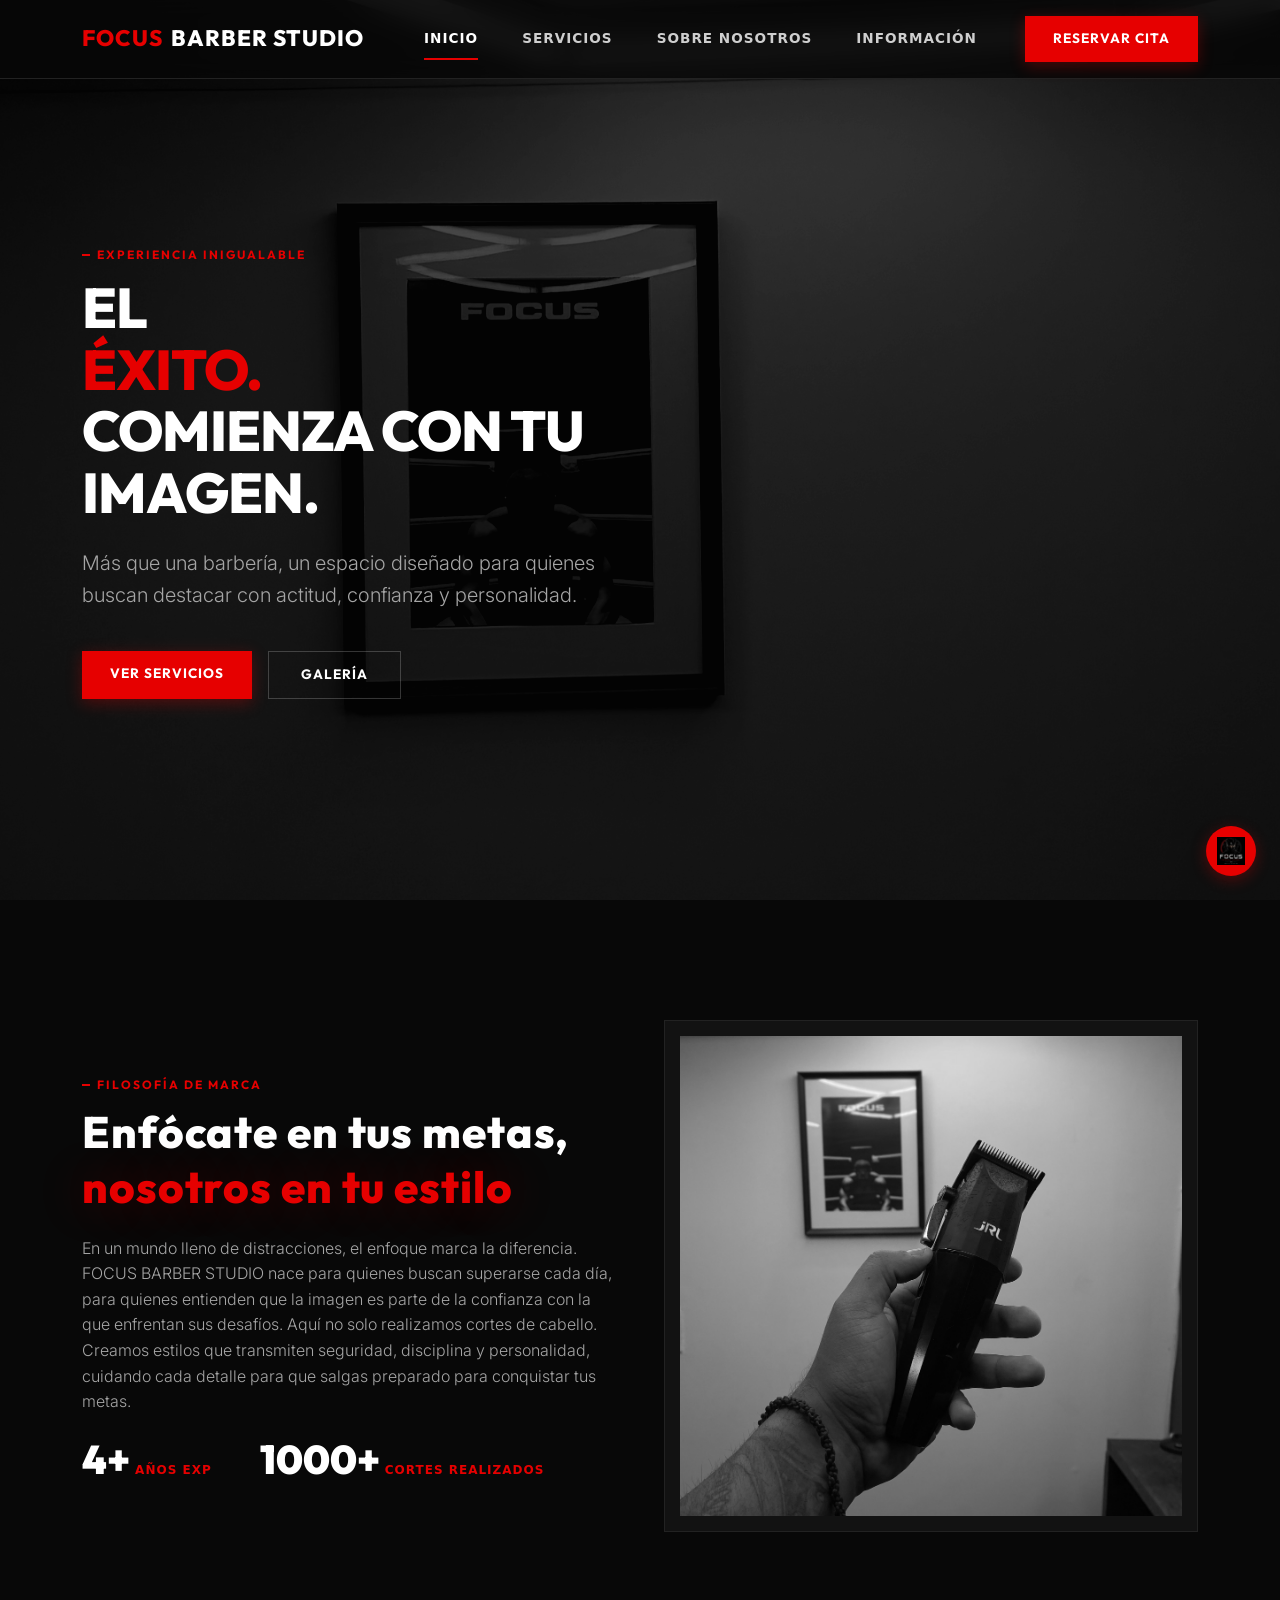
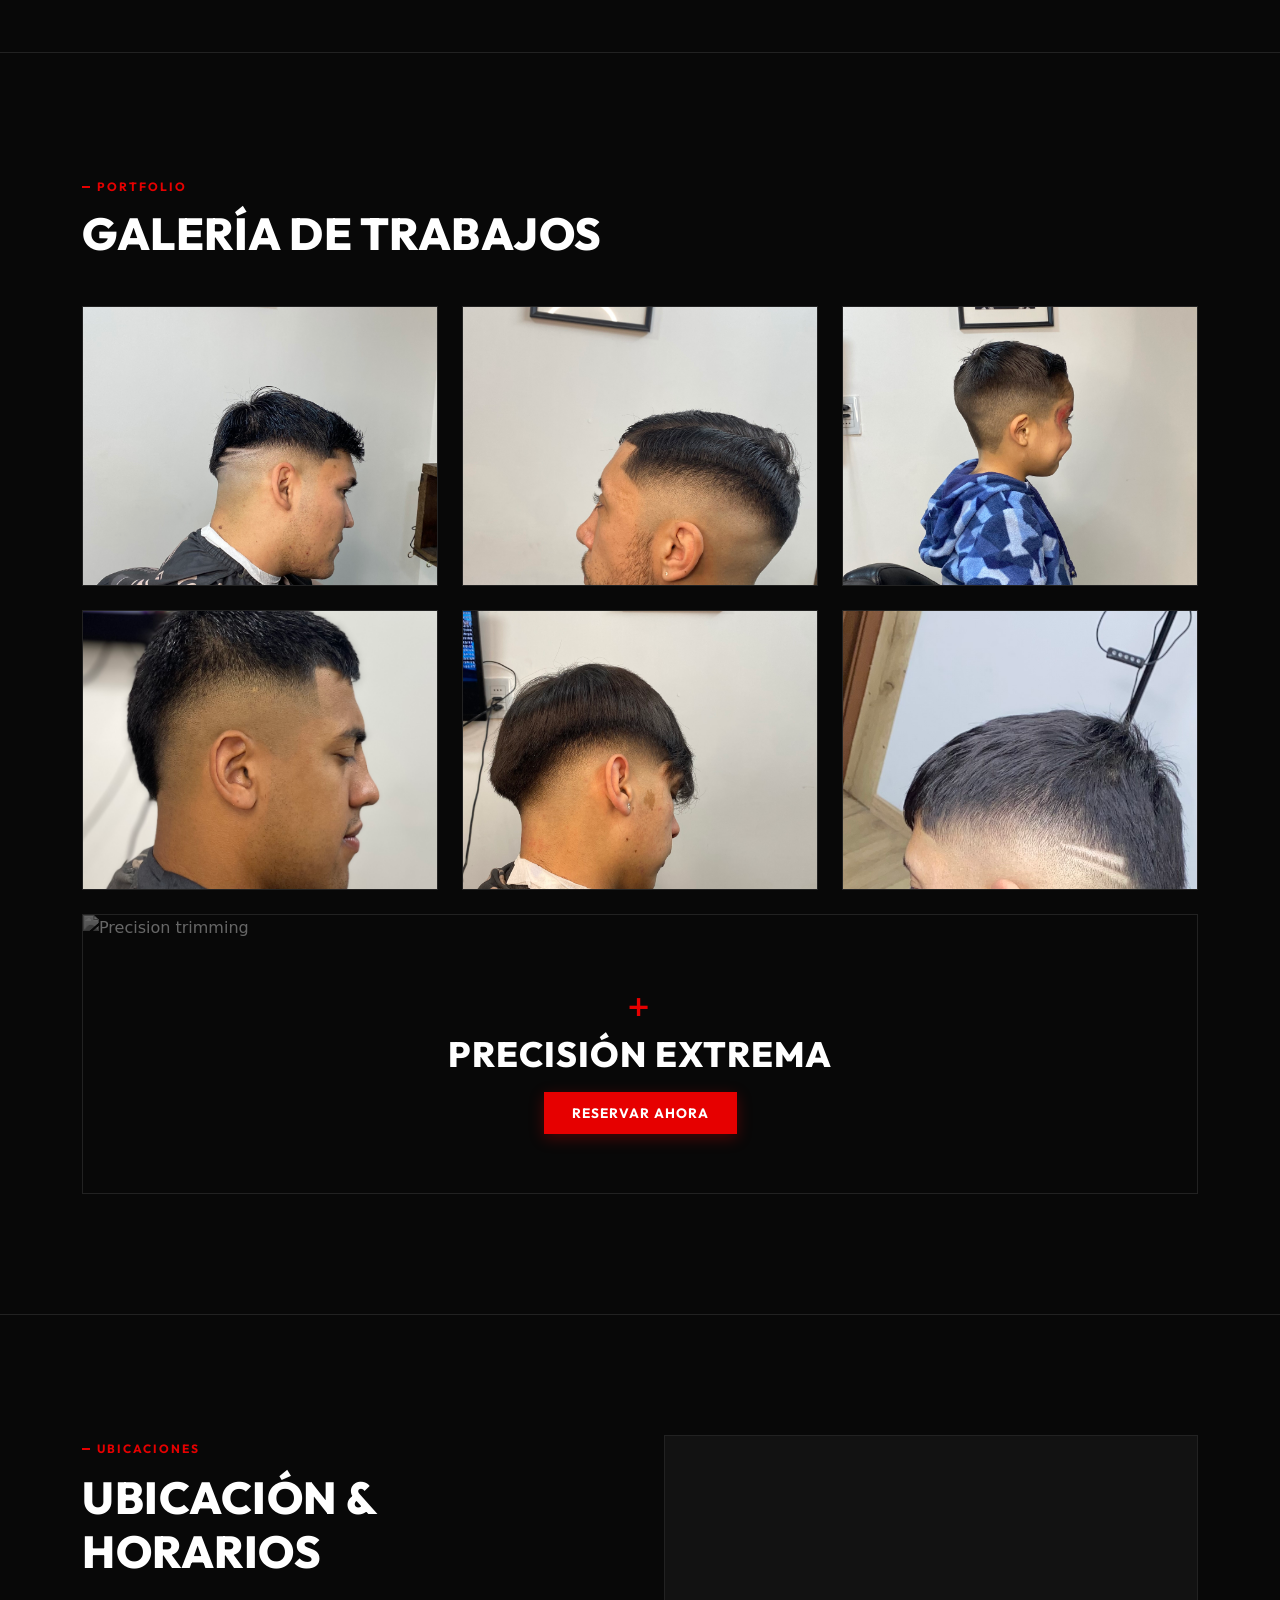
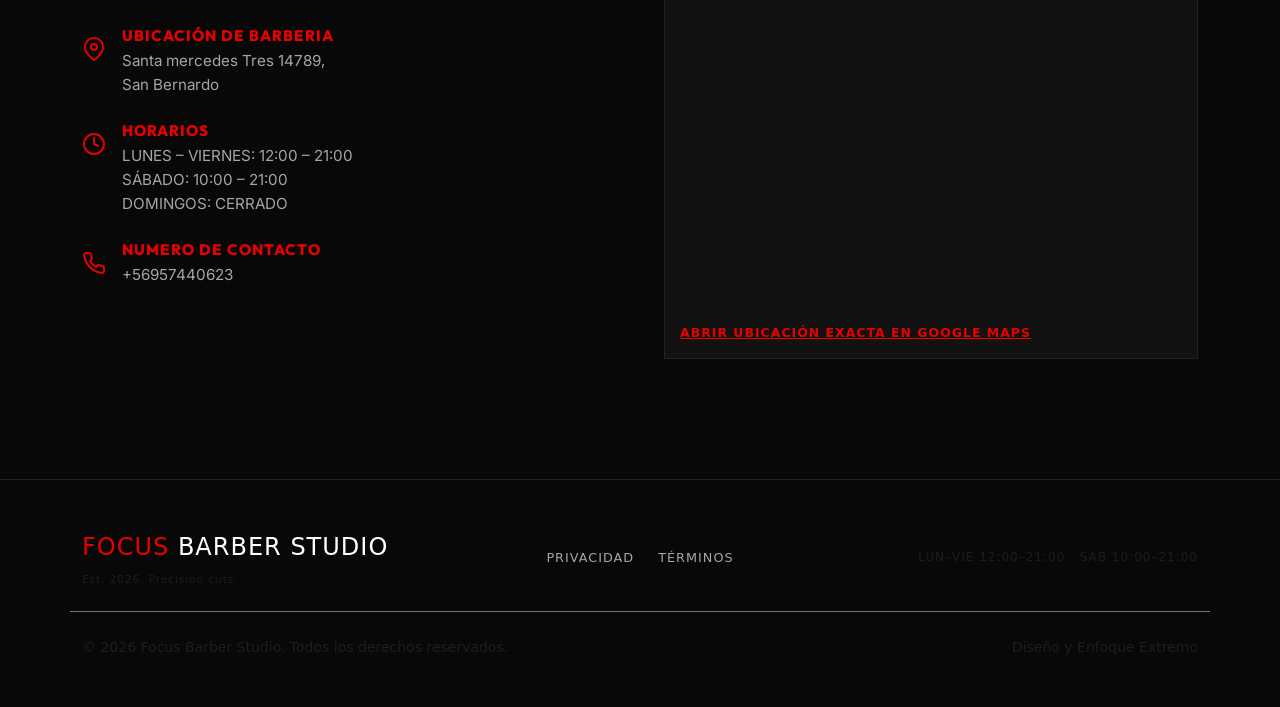
==== index.html @ 786f3cf7 "Replace floating calendar icon with FOCUS.png logo" ====
<!DOCTYPE html>
<html lang="es">

<head>
    <meta charset="UTF-8">
    <meta name="viewport" content="width=device-width, initial-scale=1.0">
    <title>Focus Barber Studio - Precisión y Enfoque</title>
    <!-- Bootstrap 5 CSS CDN -->
    <link href="https://cdn.jsdelivr.net/npm/bootstrap@5.3.3/dist/css/bootstrap.min.css" rel="stylesheet"
        integrity="sha384-QWTKZyjpPEjISv5WaRU9OFeRpok6YctnYmDr5pNlyT2bRjXh0JMhjY6hW+ALEwIH" crossorigin="anonymous">
    <!-- Link al CSS separado personalizado -->
    <link rel="stylesheet" href="css/inicio.css">
</head>

<body>

    <!-- HEADER / NAVBAR -->
    <header class="header">
        <nav class="navbar navbar-expand-lg navbar-dark bg-transparent py-3">
            <div class="container">
                <a class="navbar-brand logo d-flex align-items-center gap-2" href="#">
                    <span class="logo-accent">FOCUS</span><span>BARBER STUDIO</span>
                </a>

                <button class="navbar-toggler border-0" type="button" data-bs-toggle="collapse"
                    data-bs-target="#navbarNav" aria-controls="navbarNav" aria-expanded="false"
                    aria-label="Toggle navigation">
                    <div class="menu-toggle" id="mobile-menu">
                        <span></span>
                        <span></span>
                        <span></span>
                    </div>
                </button>

                <div class="collapse navbar-collapse" id="navbarNav">
                    <ul class="navbar-nav ms-auto nav-menu align-items-lg-center">
                        <li class="nav-item"><a href="#" class="nav-link active">Inicio</a></li>
                        <li class="nav-item"><a href="servicios.html" class="nav-link">Servicios</a></li>
                        <li class="nav-item"><a href="#nosotros" class="nav-link">Sobre Nosotros</a></li>
                        <li class="nav-item"><a href="#informacion" class="nav-link">Información</a></li>
                        <li class="nav-item ms-lg-3 mt-3 mt-lg-0">
                            <a href="servicios.html" class="btn-cta d-inline-block">Reservar Cita</a>
                        </li>
                    </ul>
                </div>
            </div>
        </nav>
    </header>

    <!-- HERO SECTION -->
    <section class="hero d-flex align-items-center" id="inicio">
        <div class="hero-bg-container">
            <!-- Imagen de fondo que el usuario colocará en img/hero-bg.jpg -->
            <img src="imagenes/fondo.jpeg" alt="Focus Barber Studio background" class="hero-image"
                onerror="this.style.display='none';">
        </div>

        <div class="container hero-content">
            <div class="row">
                <div class="col-lg-8 col-12 text-start">
                    <span class="badge">Experiencia Inigualable</span>
                    <h1 class="hero-title display-4">EL<br><span class="text-accent">ÉXITO.</span><br> COMIENZA CON TU
                        IMAGEN.</h1>
                    <p class="hero-desc lead">Más que una barbería, un espacio diseñado para quienes buscan destacar con
                        actitud, confianza y personalidad.</p>
                    <div class="hero-buttons d-flex flex-wrap gap-3">
                        <a href="servicios.html" class="btn-cta">Ver Servicios</a>
                        <a href="#galeria" class="btn-secondary">Galería</a>
                    </div>
                </div>
            </div>
        </div>
    </section>

    <!-- PHILOSOPHY SECTION -->
    <section class="section-padding philosophy" id="nosotros">
        <div class="container">
            <div class="row align-items-center g-5">
                <div class="col-lg-6 col-12">
                    <div class="philosophy-text">
                        <span class="badge">Filosofía de marca</span>
                        <h2 class="philosophy-title mb-4">
                            <span class="philosophy-title-line">Enfócate en tus metas,</span>
                            <span class="philosophy-title-line philosophy-title-accent">nosotros en tu estilo</span>
                        </h2>
                        <p class="mb-3 text-gray">En un mundo lleno de distracciones, el enfoque marca la diferencia.
                            FOCUS BARBER STUDIO nace para quienes buscan superarse cada día, para quienes entienden que
                            la imagen es parte de la confianza con la que enfrentan sus desafíos.
                            Aquí no solo realizamos cortes de cabello. Creamos estilos que transmiten seguridad,
                            disciplina y personalidad, cuidando cada detalle para que salgas preparado para conquistar
                            tus metas.</p>


                        <div class="philosophy-stats d-flex gap-5 mt-4">
                            <div class="stat-item">
                                <span class="stat-number">4+</span>
                                <span class="stat-label">Años Exp</span>
                            </div>
                            <div class="stat-item">
                                <span class="stat-number">1000+</span>
                                <span class="stat-label">cortes realizados</span>
                            </div>
                        </div>
                    </div>
                </div>

                <div class="col-lg-6 col-12">
                    <div class="philosophy-image-wrapper">
                        <!-- Imagen que el usuario colocará en img/philosophy.jpg -->
                        <img src="imagenes/mano.jpeg" alt="Barber tools and precision work" class="philosophy-img w-100"
                            onerror="this.onerror=null; this.src='https://images.unsplash.com/photo-1503951914875-452162b0f3f1?auto=format&fit=crop&q=80&w=800';">
                    </div>
                </div>
            </div>
        </div>
    </section>

    <!-- GALLERY SECTION -->
    <section class="section-padding gallery" id="galeria">
        <div class="container">
            <div class="gallery-header d-flex justify-content-between align-items-end mb-5 flex-wrap gap-3">
                <div>
                    <span class="badge">Portfolio</span>
                    <h2 class="gallery-title m-0">Galería de trabajos</h2>
                </div>
            </div>

            <!-- Grid Layout con las 6 imágenes de cortes -->
            <div class="row row-cols-1 row-cols-md-2 row-cols-lg-3 g-4 mb-4">
                <div class="col">
                    <div class="gallery-item small-bootstrap-height">
                        <img src="imagenes/Corte1.jpeg" alt="Corte 1" class="w-100 h-100 object-fit-cover">
                    </div>
                </div>
                <div class="col">
                    <div class="gallery-item small-bootstrap-height">
                        <img src="imagenes/corte2.jpeg" alt="Corte 2" class="w-100 h-100 object-fit-cover">
                    </div>
                </div>
                <div class="col">
                    <div class="gallery-item small-bootstrap-height">
                        <img src="imagenes/Corte3.jpeg" alt="Corte 3" class="w-100 h-100 object-fit-cover">
                    </div>
                </div>
                <div class="col">
                    <div class="gallery-item small-bootstrap-height">
                        <img src="imagenes/Corte 4.jpeg" alt="Corte 4" class="w-100 h-100 object-fit-cover">
                    </div>
                </div>
                <div class="col">
                    <div class="gallery-item small-bootstrap-height">
                        <img src="imagenes/Corte 5.jpeg" alt="Corte 5" class="w-100 h-100 object-fit-cover">
                    </div>
                </div>
                <div class="col">
                    <div class="gallery-item small-bootstrap-height">
                        <img src="imagenes/Corte6.jpeg" alt="Corte 6" class="w-100 h-100 object-fit-cover"
                            style="object-position: center top;">
                    </div>
                </div>
            </div>

            <!-- Banner de precisión extrema -->
            <div class="row">
                <div class="col-12">
                    <div class="gallery-banner">
                        <!-- Imagen que el usuario colocará en img/gallery-banner.jpg -->
                        <img src="img/gallery-banner.jpg" alt="Precision trimming" class="w-100 h-100 object-fit-cover"
                            onerror="this.onerror=null; this.src='https://images.unsplash.com/photo-1503951914875-452162b0f3f1?auto=format&fit=crop&q=80&w=1200';">
                        <div class="gallery-banner-content text-center py-5 px-3">
                            <div class="gallery-banner-tag text-accent">+</div>
                            <h3 class="mb-4">PRECISIÓN EXTREMA</h3>
                            <a href="servicios.html" class="btn-cta">Reservar Ahora</a>
                        </div>
                    </div>
                </div>
            </div>
        </div>
    </section>

    <!-- CONTACT & LOCATION SECTION -->
    <section class="section-padding contact" id="informacion">
        <div class="container">
            <div class="row g-5">
                <!-- Columna de información y horarios -->
                <div class="col-lg-6 col-12">
                    <span class="badge">Ubicaciones</span>
                    <h2 class="contact-title mb-5">Ubicación & Horarios</h2>

                    <div class="contact-info-list mb-5">
                        <div class="info-item d-flex gap-3 mb-4">
                            <div class="info-icon text-accent">
                                <!-- Pin Icon -->
                                <svg width="24" height="24" viewBox="0 0 24 24" fill="none" stroke="currentColor"
                                    stroke-width="2" stroke-linecap="round" stroke-linejoin="round">
                                    <path d="M21 10c0 7-9 13-9 13s-9-6-9-13a9 9 0 0 1 18 0z"></path>
                                    <circle cx="12" cy="10" r="3"></circle>
                                </svg>
                            </div>
                            <div class="info-details">
                                <h4 class="m-0 mb-1">Ubicación de Barberia </h4>
                                <p class="m-0 text-gray">Santa mercedes Tres 14789,<br>San Bernardo</p>
                            </div>
                        </div>

                        <div class="info-item d-flex gap-3 mb-4">
                            <div class="info-icon text-accent">
                                <!-- Clock Icon -->
                                <svg width="24" height="24" viewBox="0 0 24 24" fill="none" stroke="currentColor"
                                    stroke-width="2" stroke-linecap="round" stroke-linejoin="round">
                                    <circle cx="12" cy="12" r="10"></circle>
                                    <polyline points="12 6 12 12 16 14"></polyline>
                                </svg>
                            </div>
                            <div class="info-details">
                                <h4 class="m-0 mb-1">HORARIOS</h4>
                                <p class="m-0 text-gray">LUNES – VIERNES: 12:00 – 21:00<br>SÁBADO: 10:00 –
                                    21:00<br>DOMINGOS: CERRADO</p>
                            </div>
                        </div>

                        <div class="info-item d-flex gap-3 mb-4">
                            <div class="info-icon text-accent">
                                <!-- Phone Icon -->
                                <svg width="24" height="24" viewBox="0 0 24 24" fill="none" stroke="currentColor"
                                    stroke-width="2" stroke-linecap="round" stroke-linejoin="round">
                                    <path
                                        d="M22 16.92v3a2 2 0 0 1-2.18 2 19.79 19.79 0 0 1-8.63-3.07 19.5 19.5 0 0 1-6-6 19.79 19.79 0 0 1-3.07-8.67A2 2 0 0 1 4.11 2h3a2 2 0 0 1 2 1.72 12.84 12.84 0 0 0 .7 2.81 2 2 0 0 1-.45 2.11L8.09 9.91a16 16 0 0 0 6 6l1.27-1.27a2 2 0 0 1 2.11-.45 12.84 12.84 0 0 0 2.81.7A2 2 0 0 1 22 16.92z">
                                    </path>
                                </svg>
                            </div>
                            <div class="info-details">
                                <h4 class="m-0 mb-1">Numero de Contacto</h4>
                                <p class="m-0 text-gray">+56957440623<br></p>
                            </div>
                        </div>
                    </div>


                </div>

                <!-- Columna del mapa -->
                <div class="col-lg-6 col-12">
                    <div class="map-wrapper h-100">
                        <iframe class="map-embed"
                            title="Ubicación Focus Barber Studio — Santa Mercedes Tres 14789, San Bernardo"
                            src="https://maps.google.com/maps?q=Santa+Mercedes+Tres+14789,+San+Bernardo,+Chile&hl=es&z=17&ie=UTF8&iwloc=&output=embed"
                            loading="lazy" referrerpolicy="no-referrer-when-downgrade" allowfullscreen></iframe>
                        <a class="map-open-link"
                            href="https://www.google.com/maps/search/?api=1&query=Santa+Mercedes+Tres+14789,+San+Bernardo,+Chile"
                            target="_blank" rel="noopener noreferrer">
                            Abrir ubicación exacta en Google Maps
                        </a>
                    </div>
                </div>
            </div>
        </div>
    </section>

    <!-- FOOTER -->
    <footer class="footer py-5">
        <div class="container">
            <div class="row align-items-center g-4 pb-4 border-bottom border-secondary">
                <div class="col-md-4 text-center text-md-start">
                    <div class="footer-logo fs-4">
                        <span class="text-accent">FOCUS</span> BARBER STUDIO
                        <span class="footer-logo-sub text-muted">Est. 2026. Precision cuts.</span>
                    </div>
                </div>
                <div class="col-md-4 text-center">
                    <div class="footer-links d-flex justify-content-center gap-4">
                        <a href="#" class="footer-link">Privacidad</a>
                        <a href="#" class="footer-link">Términos</a>
                    </div>
                </div>
                <div class="col-md-4 text-center text-md-end">
                    <div class="footer-info text-muted">
                        LUN–VIE 12:00–21:00 · SÁB 10:00–21:00
                    </div>
                </div>
            </div>
            <div class="row pt-4 text-muted small align-items-center">
                <div class="col-md-6 text-center text-md-start mb-2 mb-md-0">
                    &copy; 2026 Focus Barber Studio. Todos los derechos reservados.
                </div>
                <div class="col-md-6 text-center text-md-end">
                    Diseño y Enfoque Extremo
                </div>
            </div>
        </div>
    </footer>

    <!-- FLOATING CALENDAR BUTTON -->
    <div class="fab-calendar" id="fab-calendar"
        onclick="document.getElementById('informacion').scrollIntoView({behavior: 'smooth'})">
        <img src="imagenes/FOCUS.png" alt="Focus">
    </div>

    <!-- Gallery Image Modal -->
    <div class="modal fade" id="galleryModal" tabindex="-1" aria-labelledby="galleryModalLabel" aria-hidden="true">
        <div class="modal-dialog modal-dialog-centered modal-xl modal-fullscreen-sm-down">
            <div class="modal-content bg-transparent border-0">
                <div class="modal-header border-0">
                    <button type="button" class="btn-close btn-close-white ms-auto" data-bs-dismiss="modal"
                        aria-label="Cerrar"></button>
                </div>
                <div class="modal-body p-0 d-flex justify-content-center">
                    <img id="galleryModalImage" src="" alt="Imagen de galería ampliada"
                        class="img-fluid rounded-3 shadow-lg">
                </div>
            </div>
        </div>
    </div>

    <!-- Bootstrap 5 JavaScript Bundle with Popper -->
    <script src="https://cdn.jsdelivr.net/npm/bootstrap@5.3.3/dist/js/bootstrap.bundle.min.js"
        integrity="sha384-YvpcrYf0tY3lHB60NNkmXc5s9fDVZLESaAA55NDzOxhy9GkcIdslK1eN7N6jIeHz"
        crossorigin="anonymous"></script>

    <!-- Link a Javascript externo de Inicio -->
    <script src="js/inicio.js"></script>
</body>

</html>
---- css/inicio.css ----
/* Google Fonts Import */
@import url('https://fonts.googleapis.com/css2?family=Inter:wght@300;400;500;600&family=Outfit:wght@400;600;700;800;900&display=swap');

/* CSS Custom Properties / Design Tokens */
:root {
  --bg-dark: #080808;
  --bg-card: #121212;
  --bg-input: #181818;
  --primary-red: #e60000;
  --primary-red-hover: #ff2a2a;
  --primary-red-glow: rgba(230, 0, 0, 0.3);
  --text-white: #ffffff;
  --text-gray: #a5a5a5;
  --text-muted: #666666;
  --border-color: #222222;
  --border-focus: #444444;
  --font-title: 'Outfit', sans-serif;
  --font-body: 'Inter', sans-serif;
  --transition-smooth: all 0.3s cubic-bezier(0.25, 0.8, 0.25, 1);
}

/* Base & Reset Styles */
html {
  scroll-behavior: smooth;
  background-color: var(--bg-dark);
  color: var(--text-white);
  font-family: var(--font-body);
  overflow-x: hidden;
}

body {
  background-color: var(--bg-dark);
  color: var(--text-white);
  line-height: 1.6;
  -webkit-font-smoothing: antialiased;
}

/* Custom Scrollbar */
::-webkit-scrollbar {
  width: 8px;
}
::-webkit-scrollbar-track {
  background: var(--bg-dark);
}
::-webkit-scrollbar-thumb {
  background: var(--border-color);
  border-radius: 4px;
}
::-webkit-scrollbar-thumb:hover {
  background: var(--primary-red);
}

/* Bootstrap Typography Overrides */
h1, h2, h3, h4, h5, h6, .navbar-brand {
  font-family: var(--font-title) !important;
  font-weight: 800 !important;
  text-transform: uppercase;
  letter-spacing: 0.5px;
  color: var(--text-white);
}

p {
  font-family: var(--font-body);
  font-weight: 300;
}

.text-accent {
  color: var(--primary-red) !important;
}

.text-gray {
  color: var(--text-gray) !important;
}

/* General custom elements */
.badge {
  font-family: var(--font-title);
  font-size: 0.75rem !important;
  font-weight: 700 !important;
  text-transform: uppercase;
  color: var(--primary-red) !important;
  letter-spacing: 2px;
  background-color: transparent !important;
  border-radius: 0;
  display: inline-block;
  margin-bottom: 1rem;
  position: relative;
  padding-left: 15px !important;
  padding-right: 0 !important;
  padding-top: 0 !important;
  padding-bottom: 0 !important;
}

.badge::before {
  content: '';
  position: absolute;
  left: 0;
  top: 50%;
  transform: translateY(-50%);
  width: 8px;
  height: 2px;
  background-color: var(--primary-red);
}

/* Header & Navbar Custom styling with Bootstrap */
.header {
  position: fixed;
  top: 0;
  left: 0;
  width: 100%;
  z-index: 1000;
  background-color: rgba(8, 8, 8, 0.85);
  backdrop-filter: blur(12px);
  -webkit-backdrop-filter: blur(12px);
  border-bottom: 1px solid var(--border-color);
  transition: var(--transition-smooth);
}

.logo {
  font-size: 1.4rem !important;
  letter-spacing: 1px;
  display: flex !important;
  align-items: center;
  gap: 8px;
}

.logo-accent {
  color: var(--primary-red);
}

.nav-menu {
  display: flex;
  align-items: center;
  list-style: none;
  gap: 20px !important;
  margin: 0;
  padding: 0;
}

.nav-link {
  font-size: 0.85rem !important;
  font-weight: 600 !important;
  text-transform: uppercase;
  letter-spacing: 1px;
  color: var(--text-white) !important;
  opacity: 0.8;
  position: relative;
  padding: 8px 12px !important;
}

.nav-link:hover, .nav-link.active {
  opacity: 1 !important;
}

/* Add custom underline indicator for active/hover state on desktop navigation */
@media (min-width: 992px) {
  .nav-link::after {
    content: '';
    position: absolute;
    bottom: -2px;
    left: 12px;
    width: 0;
    height: 2px;
    background-color: var(--primary-red);
    transition: var(--transition-smooth);
  }
  .nav-link:hover::after, .nav-link.active::after {
    width: calc(100% - 24px);
  }
}

/* Hamburger toggle animation override */
.menu-toggle {
  display: flex;
  flex-direction: column;
  justify-content: space-between;
  width: 24px;
  height: 18px;
  cursor: pointer;
}

.menu-toggle span {
  display: block;
  height: 2px;
  width: 100%;
  background-color: var(--text-white);
  transition: var(--transition-smooth);
}

.menu-toggle.active span:nth-child(1) {
  transform: translateY(8px) rotate(45deg);
}

.menu-toggle.active span:nth-child(2) {
  opacity: 0;
}

.menu-toggle.active span:nth-child(3) {
  transform: translateY(-8px) rotate(-45deg);
}

/* Buttons */
.btn-cta {
  background-color: var(--primary-red) !important;
  color: var(--text-white) !important;
  padding: 12px 28px !important;
  font-family: var(--font-title);
  font-size: 0.85rem;
  font-weight: 700;
  text-transform: uppercase;
  letter-spacing: 1px;
  border-radius: 0px !important; /* Sharp premium edges */
  border: none;
  cursor: pointer;
  transition: var(--transition-smooth);
  box-shadow: 0 4px 15px var(--primary-red-glow);
  text-decoration: none;
}

.btn-cta:hover {
  background-color: var(--primary-red-hover) !important;
  box-shadow: 0 6px 20px rgba(255, 42, 42, 0.5);
  transform: translateY(-2px);
}

.btn-secondary {
  border: 1px solid rgba(255, 255, 255, 0.2) !important;
  background: transparent !important;
  color: var(--text-white) !important;
  padding: 12px 32px !important;
  font-family: var(--font-title);
  font-size: 0.85rem;
  font-weight: 700;
  text-transform: uppercase;
  letter-spacing: 1px;
  border-radius: 0px !important;
  cursor: pointer;
  transition: var(--transition-smooth);
  text-decoration: none;
}

.btn-secondary:hover {
  background-color: rgba(255, 255, 255, 0.05) !important;
  border-color: var(--text-white) !important;
  transform: translateY(-2px);
}

/* Hero Section */
.hero {
  position: relative;
  min-height: 100vh;
  padding-top: 120px;
  padding-bottom: 80px;
  overflow: hidden;
  background-color: var(--bg-dark);
}

.hero-bg-container {
  position: absolute;
  top: 0;
  left: 0;
  width: 100%;
  height: 100%;
  z-index: 1;
}

.hero-image {
  position: absolute;
  top: 0;
  left: 0;
  width: 100%;
  height: 100%;
  object-fit: cover;
  object-position: center; /* Center the background image */
  z-index: 1;
  opacity: 0.55;
  filter: grayscale(100%) contrast(1.2) brightness(0.65);
}

.hero-overlay {
  position: absolute;
  top: 0;
  left: 0;
  width: 100%;
  height: 100%;
  background: linear-gradient(90deg, rgba(8, 8, 8, 0.95) 0%, rgba(8, 8, 8, 0.8) 35%, rgba(8, 8, 8, 0.1) 70%, rgba(8, 8, 8, 0.95) 100%),
              linear-gradient(0deg, rgba(8, 8, 8, 0.95) 0%, rgba(8, 8, 8, 0) 50%, rgba(8, 8, 8, 0.8) 100%);
  z-index: 2;
  pointer-events: none;
}

.hero-watermark {
  position: absolute;
  bottom: 5%;
  left: 5%;
  font-family: var(--font-title);
  font-size: 15vw;
  font-weight: 900;
  color: rgba(255, 255, 255, 0.02);
  line-height: 0.8;
  pointer-events: none;
  z-index: 2;
  text-transform: uppercase;
  white-space: nowrap;
}

.hero-content {
  position: relative;
  z-index: 3;
}

.hero-title {
  line-height: 1.1;
  margin-bottom: 1.5rem;
  letter-spacing: -1px;
}

.hero-desc {
  color: var(--text-gray);
  margin-bottom: 2.5rem;
  max-width: 580px;
}

/* Philosophy Section */
.section-padding {
  padding: 120px 0;
}

.philosophy {
  background-color: var(--bg-dark);
  border-bottom: 1px solid var(--border-color);
}

.philosophy-title {
  font-family: var(--font-title);
  font-size: clamp(1.85rem, 4.2vw, 2.75rem);
  font-weight: 900;
  line-height: 1.12;
  letter-spacing: 0.02em;
  text-transform: none;
}

.philosophy-title-line {
  display: block;
}

.philosophy-title-accent {
  color: var(--primary-red);
  margin-top: 0.15em;
  text-shadow: 0 0 48px var(--primary-red-glow);
}

.stat-number {
  font-family: var(--font-title);
  font-size: 2.5rem;
  font-weight: 900;
  color: var(--text-white);
  line-height: 1;
}

.stat-label {
  font-size: 0.75rem;
  text-transform: uppercase;
  color: var(--primary-red);
  letter-spacing: 1px;
  font-weight: 600;
  margin-top: 4px;
}

.philosophy-image-wrapper {
  position: relative;
  border: 1px solid var(--border-color);
  padding: 15px;
  background-color: var(--bg-card);
}

.philosophy-image-wrapper::after {
  content: '';
  position: absolute;
  inset: 0;
  border: 1px solid var(--primary-red);
  opacity: 0;
  transform: scale(0.98);
  transition: var(--transition-smooth);
  pointer-events: none;
}

.philosophy-image-wrapper:hover::after {
  opacity: 0.3;
  transform: scale(1);
}

.philosophy-img {
  height: 480px;
  object-fit: cover;
  filter: grayscale(100%);
  transition: var(--transition-smooth);
}

.philosophy-image-wrapper:hover .philosophy-img {
  filter: grayscale(0%);
}

/* Gallery Section */
.gallery {
  background-color: var(--bg-dark);
  border-bottom: 1px solid var(--border-color);
}

.gallery-title {
  font-size: 2.8rem;
  line-height: 1.1;
}

.gallery-link {
  font-size: 0.8rem;
  font-weight: 700;
  text-transform: uppercase;
  letter-spacing: 1px;
  color: var(--text-white);
  display: inline-flex;
  align-items: center;
  gap: 8px;
  padding-bottom: 4px;
  border-bottom: 1px dashed var(--primary-red);
}

.gallery-link:hover {
  color: var(--primary-red);
  border-bottom-color: transparent;
}

/* Responsive Gallery Items Heights */
.large-bootstrap-height {
  height: 580px;
}

.small-bootstrap-height {
  height: 280px;
}

.gallery-item {
  position: relative;
  overflow: hidden;
  border: 1px solid var(--border-color);
  transition: var(--transition-smooth);
}

.gallery-item img {
  transition: var(--transition-smooth);
  filter: none;
  cursor: zoom-in;
}

.gallery-item::after {
  content: '';
  position: absolute;
  inset: 0;
  background: none;
  opacity: 0;
  transition: var(--transition-smooth);
  pointer-events: none;
}

.gallery-item:hover {
  border-color: var(--primary-red);
  box-shadow: 0 8px 24px rgba(230, 0, 0, 0.2);
}

.gallery-item:hover img {
  transform: scale(1.05);
}

.gallery-item:hover::after {
  opacity: 0;
}

#galleryModal .modal-content {
  background: rgba(0, 0, 0, 0.92);
  border: none;
}

#galleryModal .modal-body {
  max-height: 90vh;
}

#galleryModalImage {
  max-height: 90vh;
  width: auto;
  max-width: 100%;
  object-fit: contain;
}

#galleryModal .btn-close-white {
  filter: invert(1);
}

/* Extreme Precision Banner */
.gallery-banner {
  position: relative;
  height: 280px;
  overflow: hidden;
  border: 1px solid var(--border-color);
  display: flex;
  align-items: center;
  justify-content: center;
}

.gallery-banner img {
  position: absolute;
  inset: 0;
  filter: grayscale(100%) brightness(0.4);
  transition: var(--transition-smooth);
}

.gallery-banner-content {
  position: relative;
  z-index: 2;
}

.gallery-banner-tag {
  font-size: 1.8rem;
  font-weight: 900;
  margin-bottom: 4px;
  letter-spacing: 3px;
}

.gallery-banner h3 {
  font-size: 2.2rem;
  font-weight: 900;
  letter-spacing: 1px;
}

.gallery-banner:hover img {
  transform: scale(1.02);
  filter: grayscale(40%) brightness(0.4);
}

/* Contact & Location Section */
.contact {
  background-color: var(--bg-dark);
}

.contact-title {
  font-size: 2.8rem;
}

.info-icon {
  font-size: 1.5rem;
  margin-top: 2px;
}

.info-details h4 {
  font-size: 0.95rem;
  font-weight: 700;
  letter-spacing: 1px;
  color: var(--primary-red);
}

.info-details p {
  font-size: 0.95rem;
  font-weight: 400;
}

/* Contact Form */
.form-control {
  background-color: var(--bg-input) !important;
  border: 1px solid var(--border-color) !important;
  color: var(--text-white) !important;
  padding: 16px 20px !important;
  font-size: 0.85rem !important;
  font-weight: 500 !important;
  letter-spacing: 0.5px !important;
  border-radius: 0px !important;
  transition: var(--transition-smooth) !important;
}

.form-control::placeholder {
  color: var(--text-muted) !important;
  text-transform: uppercase;
}

.form-control:focus {
  border-color: var(--primary-red) !important;
  background-color: rgba(230, 0, 0, 0.02) !important;
  box-shadow: 0 0 10px rgba(230, 0, 0, 0.1) !important;
}

.btn-submit {
  background-color: var(--primary-red);
  color: var(--text-white);
  padding: 16px;
  font-family: var(--font-title);
  font-size: 0.9rem;
  font-weight: 700;
  text-transform: uppercase;
  letter-spacing: 2px;
  cursor: pointer;
  transition: var(--transition-smooth);
  width: 100%;
  border-radius: 0;
  border: none;
}

.btn-submit:hover {
  background-color: var(--primary-red-hover);
  box-shadow: 0 4px 15px var(--primary-red-glow);
}

/* Map Wrapper */
.map-wrapper {
  background-color: var(--bg-card);
  border: 1px solid var(--border-color);
  padding: 15px;
  display: flex;
  flex-direction: column;
  gap: 12px;
  min-height: 520px;
}

.map-embed {
  width: 100%;
  flex: 1;
  min-height: 460px;
  border: 0;
  border-radius: 2px;
  display: block;
}

.map-open-link {
  display: inline-block;
  font-size: 0.78rem;
  font-weight: 600;
  text-transform: uppercase;
  letter-spacing: 1px;
  color: var(--primary-red);
  transition: var(--transition-smooth);
}

.map-open-link:hover {
  color: var(--primary-red-hover);
}

/* Footer Section */
.footer {
  background-color: var(--bg-dark);
  border-top: 1px solid var(--border-color);
}

.footer-logo {
  font-size: 1.2rem;
  letter-spacing: 1px;
}

.footer-logo-sub {
  display: block;
  font-size: 0.65rem;
  margin-top: 4px;
}

.footer-link {
  font-size: 0.8rem;
  font-weight: 500;
  color: var(--text-gray);
  text-transform: uppercase;
  letter-spacing: 1px;
  text-decoration: none;
}

.footer-link:hover {
  color: var(--primary-red);
}

.footer-info {
  font-size: 0.75rem;
  text-transform: uppercase;
  letter-spacing: 1px;
}

/* Floating Action Button (FAB) */
.fab-calendar {
  position: fixed;
  bottom: 24px;
  right: 24px;
  width: 50px;
  height: 50px;
  background-color: var(--primary-red);
  border-radius: 50%;
  display: flex;
  align-items: center;
  justify-content: center;
  box-shadow: 0 4px 15px var(--primary-red-glow);
  cursor: pointer;
  z-index: 999;
  transition: var(--transition-smooth);
  color: var(--text-white);
}

.fab-calendar:hover {
  background-color: var(--primary-red-hover);
  transform: scale(1.1) rotate(5deg);
  box-shadow: 0 6px 20px rgba(255, 42, 42, 0.6);
}

.fab-calendar svg,
.fab-calendar img {
  width: 28px;
  height: 28px;
  object-fit: contain;
}

/* Custom Responsive Overrides for Bootstrap grid sizes */
@media (max-width: 991px) {
  .hero {
    min-height: auto;
    padding-top: 120px;
    padding-bottom: 60px;
  }
  
  .hero-title {
    font-size: 2.5rem !important;
  }

  .philosophy-img {
    height: 400px;
  }

  .large-bootstrap-height {
    height: 400px;
  }

  .small-bootstrap-height {
    height: 250px;
  }

  .map-embed {
    min-height: 320px;
  }

  .map-wrapper {
    min-height: 380px;
  }
  
  /* Mobile dropdown spacing and background for bootstrap navbar collapse */
  .navbar-collapse {
    background-color: var(--bg-dark);
    padding: 20px;
    margin-top: 15px;
    border-top: 1px solid var(--border-color);
  }
}

@media (max-width: 576px) {
  .hero-title {
    font-size: 2rem !important;
  }
  
  .section-padding {
    padding: 80px 0;
  }

  .gallery-title, .contact-title {
    font-size: 2.2rem !important;
  }

  .philosophy-title {
    font-size: 1.65rem !important;
  }

  .gallery-banner {
    height: 220px;
  }

  .gallery-banner h3 {
    font-size: 1.6rem !important;
  }
}
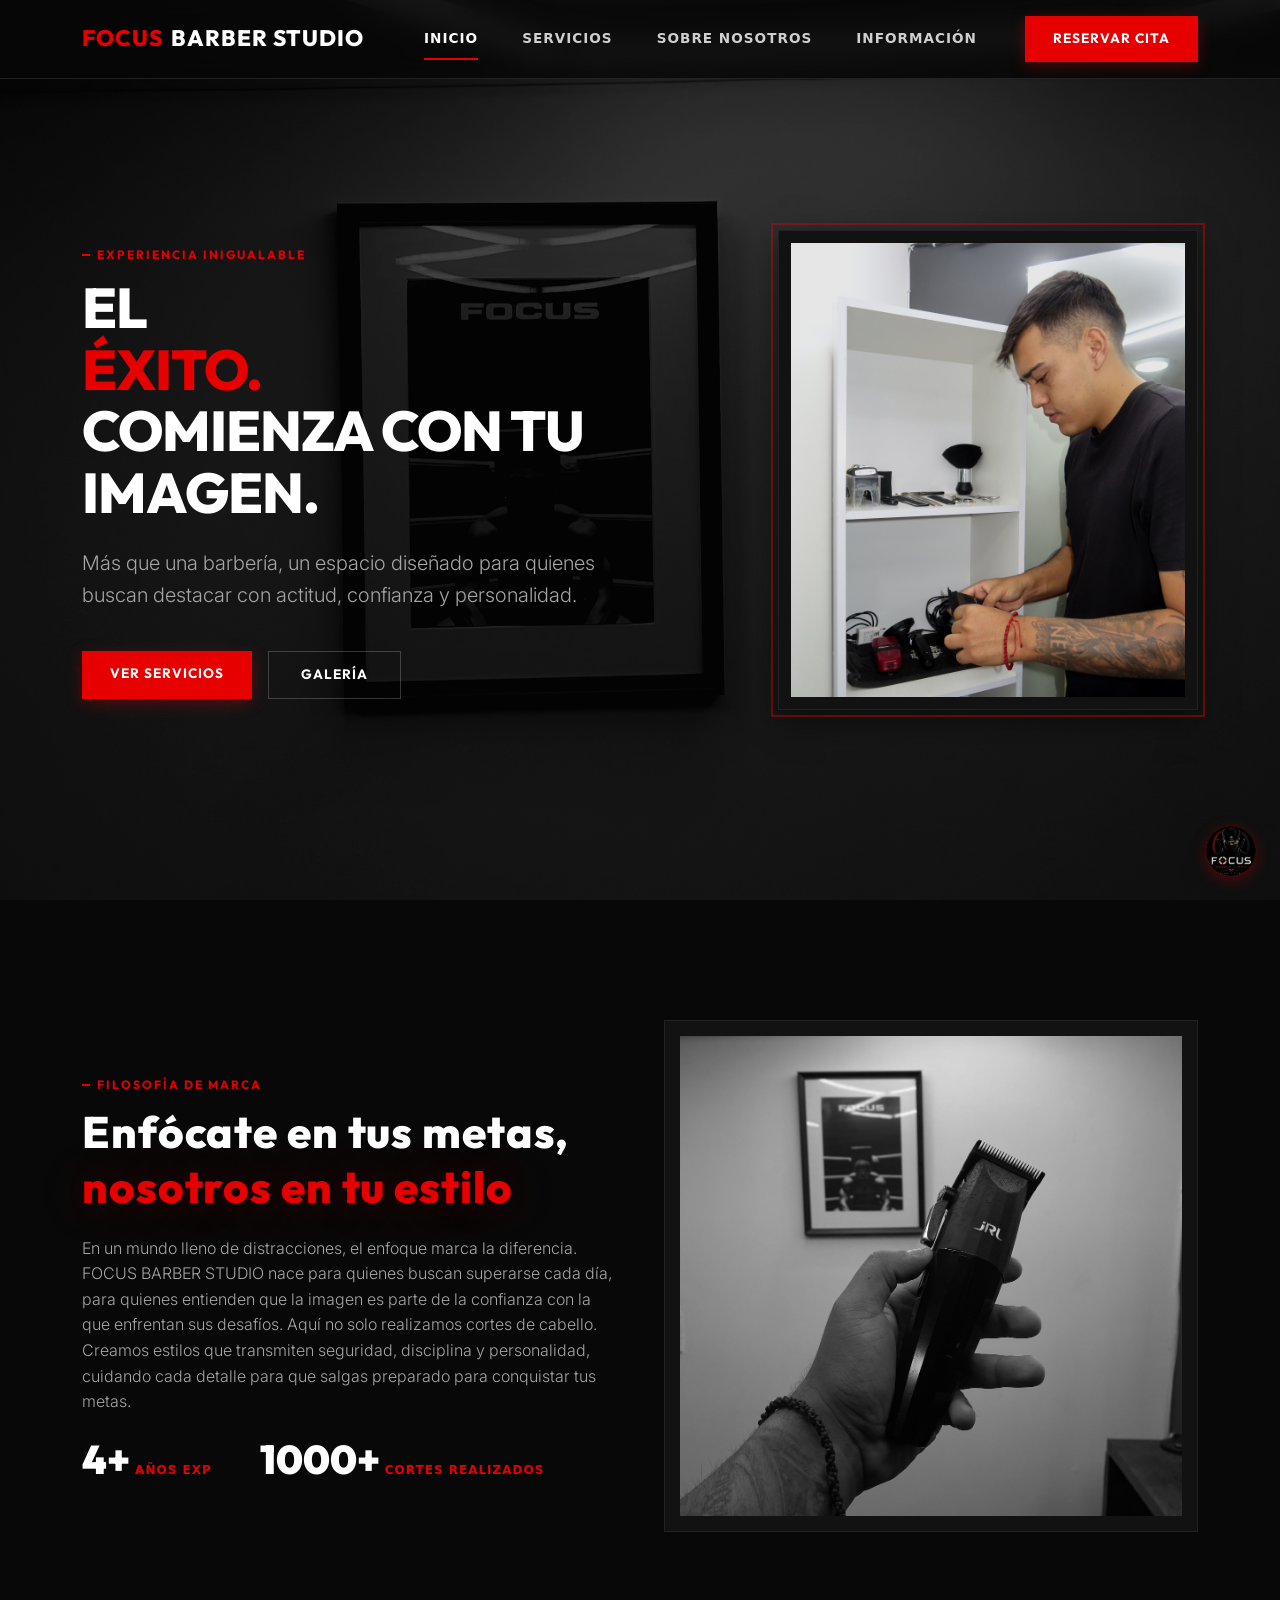
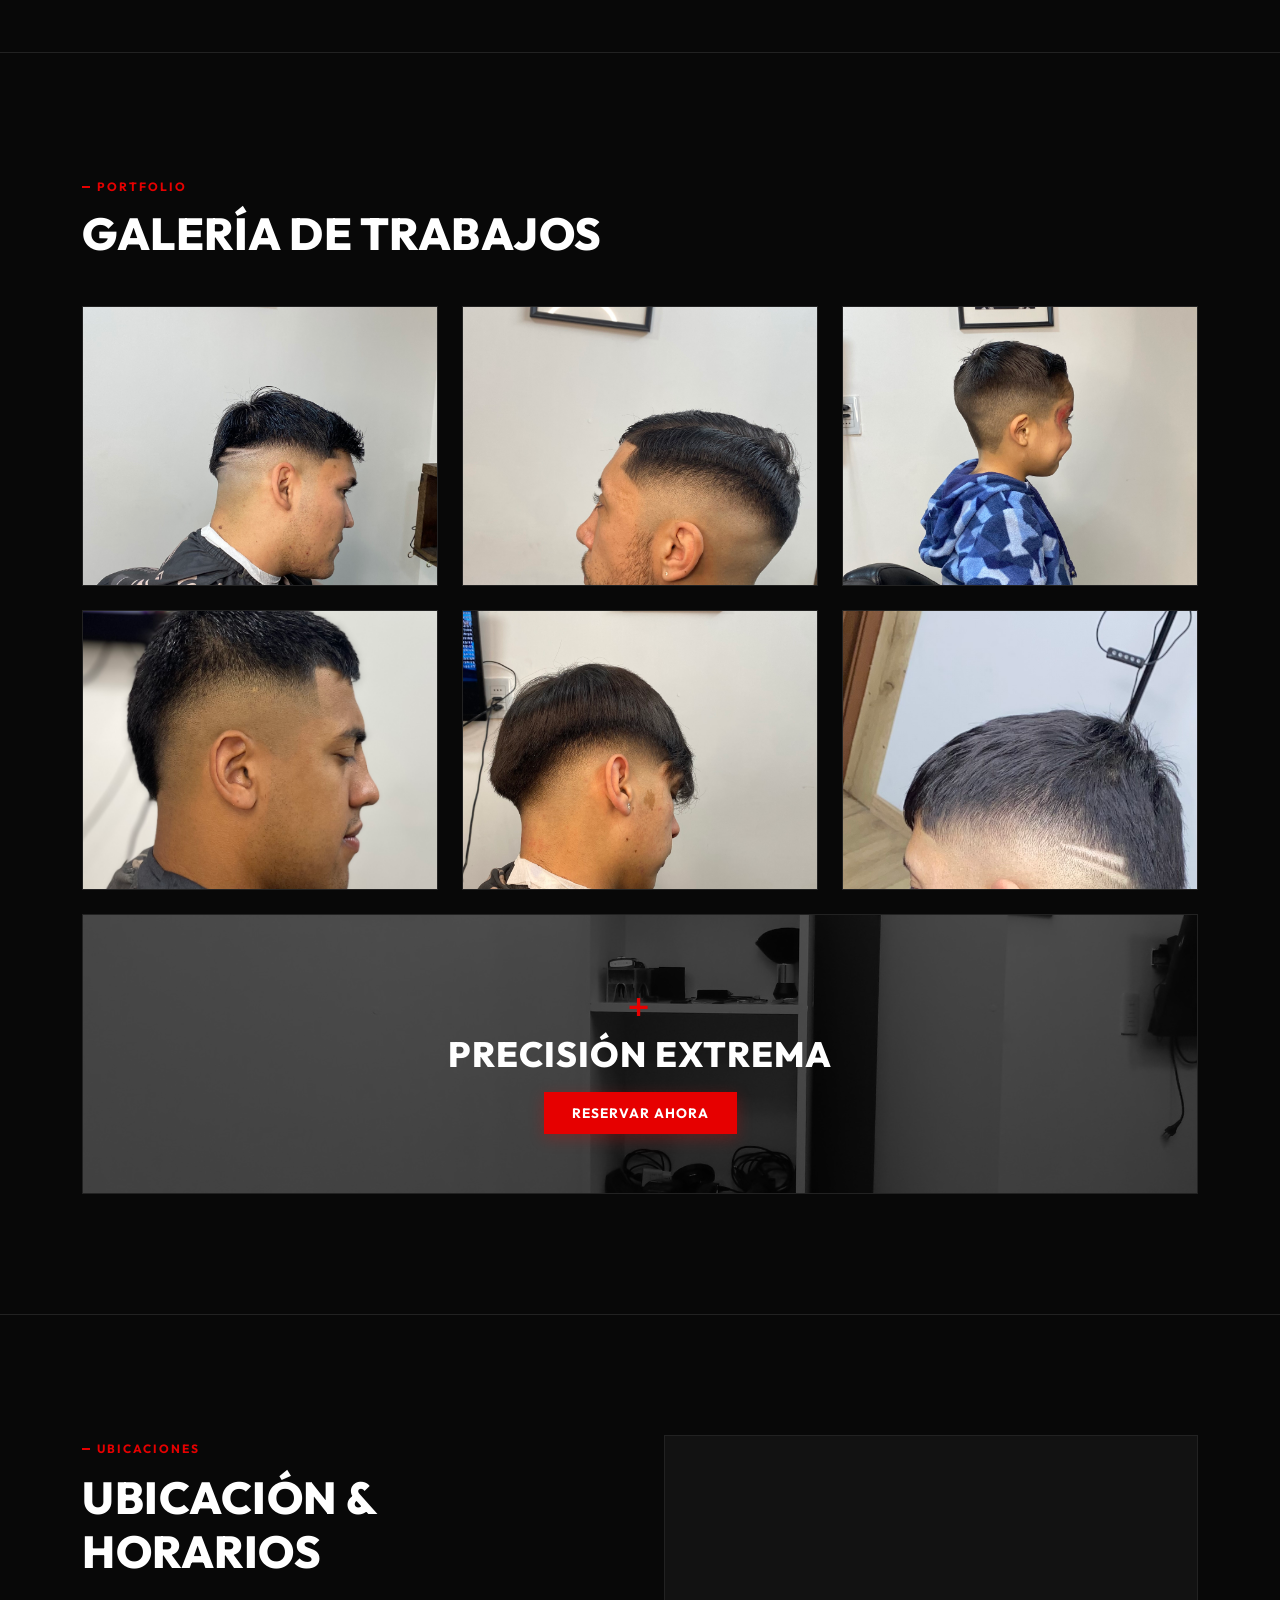
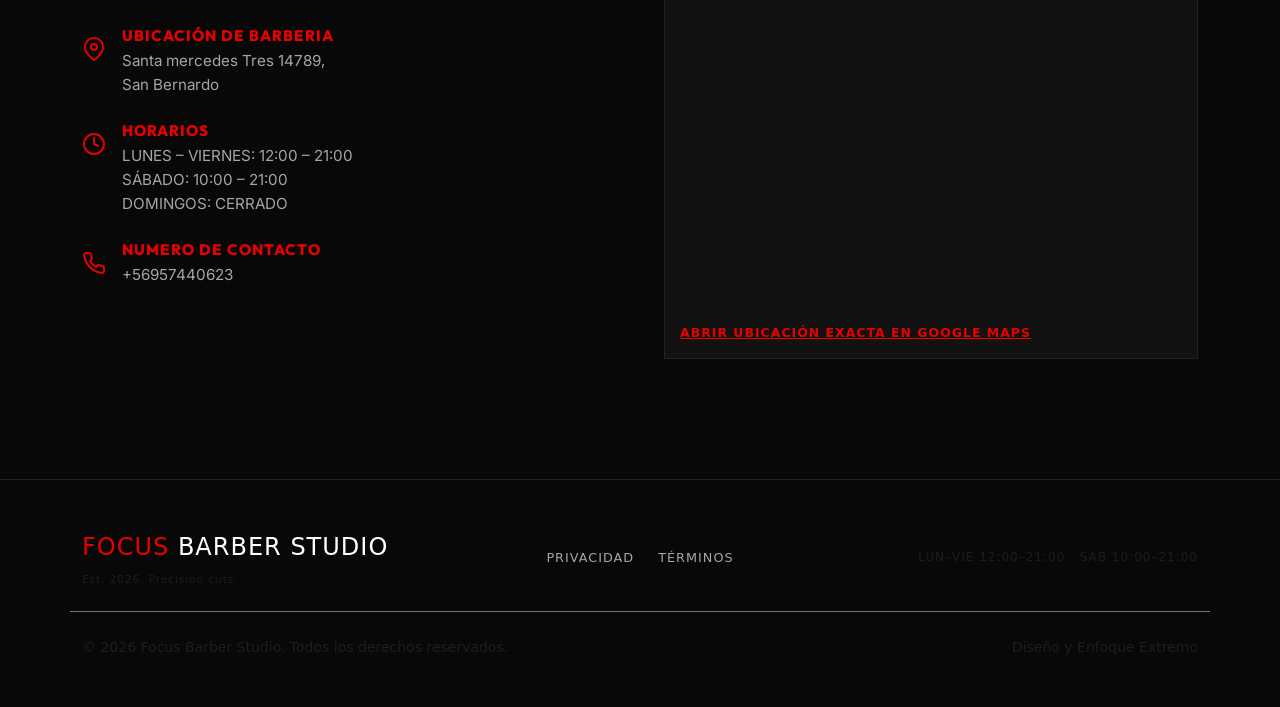
==== commit 48cfd27e: "feat: add Escalona image to hero and change gallery banner background to Silla" ====
--- a/index.html
+++ b/index.html
@@ -56,8 +56,8 @@
         </div>
 
         <div class="container hero-content">
-            <div class="row">
-                <div class="col-lg-8 col-12 text-start">
+            <div class="row align-items-center">
+                <div class="col-lg-7 col-12 text-start">
                     <span class="badge">Experiencia Inigualable</span>
                     <h1 class="hero-title display-4">EL<br><span class="text-accent">ÉXITO.</span><br> COMIENZA CON TU
                         IMAGEN.</h1>
@@ -66,6 +66,12 @@
                     <div class="hero-buttons d-flex flex-wrap gap-3">
                         <a href="servicios.html" class="btn-cta">Ver Servicios</a>
                         <a href="#galeria" class="btn-secondary">Galería</a>
+                    </div>
+                </div>
+                <div class="col-lg-5 col-12 mt-5 mt-lg-0 d-flex justify-content-center justify-content-lg-end">
+                    <div class="hero-featured-wrapper">
+                        <img src="imagenes/Escalona.jpeg" alt="Escalona - Focus Barber Studio" class="hero-featured-img">
+                        <div class="hero-featured-border"></div>
                     </div>
                 </div>
             </div>
@@ -164,8 +170,8 @@
             <div class="row">
                 <div class="col-12">
                     <div class="gallery-banner">
-                        <!-- Imagen que el usuario colocará en img/gallery-banner.jpg -->
-                        <img src="img/gallery-banner.jpg" alt="Precision trimming" class="w-100 h-100 object-fit-cover"
+                        <!-- Imagen de fondo del banner: Silla.jpeg -->
+                        <img src="imagenes/Silla.jpeg" alt="Precision trimming" class="w-100 h-100 object-fit-cover"
                             onerror="this.onerror=null; this.src='https://images.unsplash.com/photo-1503951914875-452162b0f3f1?auto=format&fit=crop&q=80&w=1200';">
                         <div class="gallery-banner-content text-center py-5 px-3">
                             <div class="gallery-banner-tag text-accent">+</div>
--- a/css/inicio.css
+++ b/css/inicio.css
@@ -321,6 +321,55 @@
   max-width: 580px;
 }
 
+/* Hero Featured Image */
+.hero-featured-wrapper {
+  position: relative;
+  width: 100%;
+  max-width: 420px;
+  height: 480px;
+  border: 1px solid var(--border-color);
+  padding: 12px;
+  background-color: var(--bg-card);
+  transition: var(--transition-smooth);
+  box-shadow: 0 10px 30px rgba(0, 0, 0, 0.5);
+  z-index: 5;
+}
+
+.hero-featured-img {
+  width: 100%;
+  height: 100%;
+  object-fit: cover;
+  filter: grayscale(20%) contrast(1.1) brightness(0.9);
+  transition: var(--transition-smooth);
+}
+
+.hero-featured-border {
+  position: absolute;
+  inset: -8px;
+  border: 2px solid var(--primary-red);
+  opacity: 0.4;
+  pointer-events: none;
+  transition: var(--transition-smooth);
+  z-index: -1;
+}
+
+/* Hover effects */
+.hero-featured-wrapper:hover {
+  transform: translateY(-8px) scale(1.02);
+  border-color: var(--primary-red);
+  box-shadow: 0 15px 35px rgba(230, 0, 0, 0.15);
+}
+
+.hero-featured-wrapper:hover .hero-featured-img {
+  filter: grayscale(0%) contrast(1) brightness(1);
+}
+
+.hero-featured-wrapper:hover .hero-featured-border {
+  opacity: 1;
+  inset: -12px;
+  box-shadow: 0 0 20px var(--primary-red-glow);
+}
+
 /* Philosophy Section */
 .section-padding {
   padding: 120px 0;
@@ -702,11 +751,17 @@
   box-shadow: 0 6px 20px rgba(255, 42, 42, 0.6);
 }
 
-.fab-calendar svg,
+.fab-calendar svg {
+  width: 20px;
+  height: 20px;
+  fill: currentColor;
+}
+
 .fab-calendar img {
-  width: 28px;
-  height: 28px;
-  object-fit: contain;
+  width: 100%;
+  height: 100%;
+  object-fit: cover;
+  border-radius: 50%;
 }
 
 /* Custom Responsive Overrides for Bootstrap grid sizes */
@@ -719,6 +774,12 @@
   
   .hero-title {
     font-size: 2.5rem !important;
+  }
+
+  .hero-featured-wrapper {
+    height: 380px;
+    max-width: 320px;
+    margin: 40px auto 0 auto;
   }
 
   .philosophy-img {
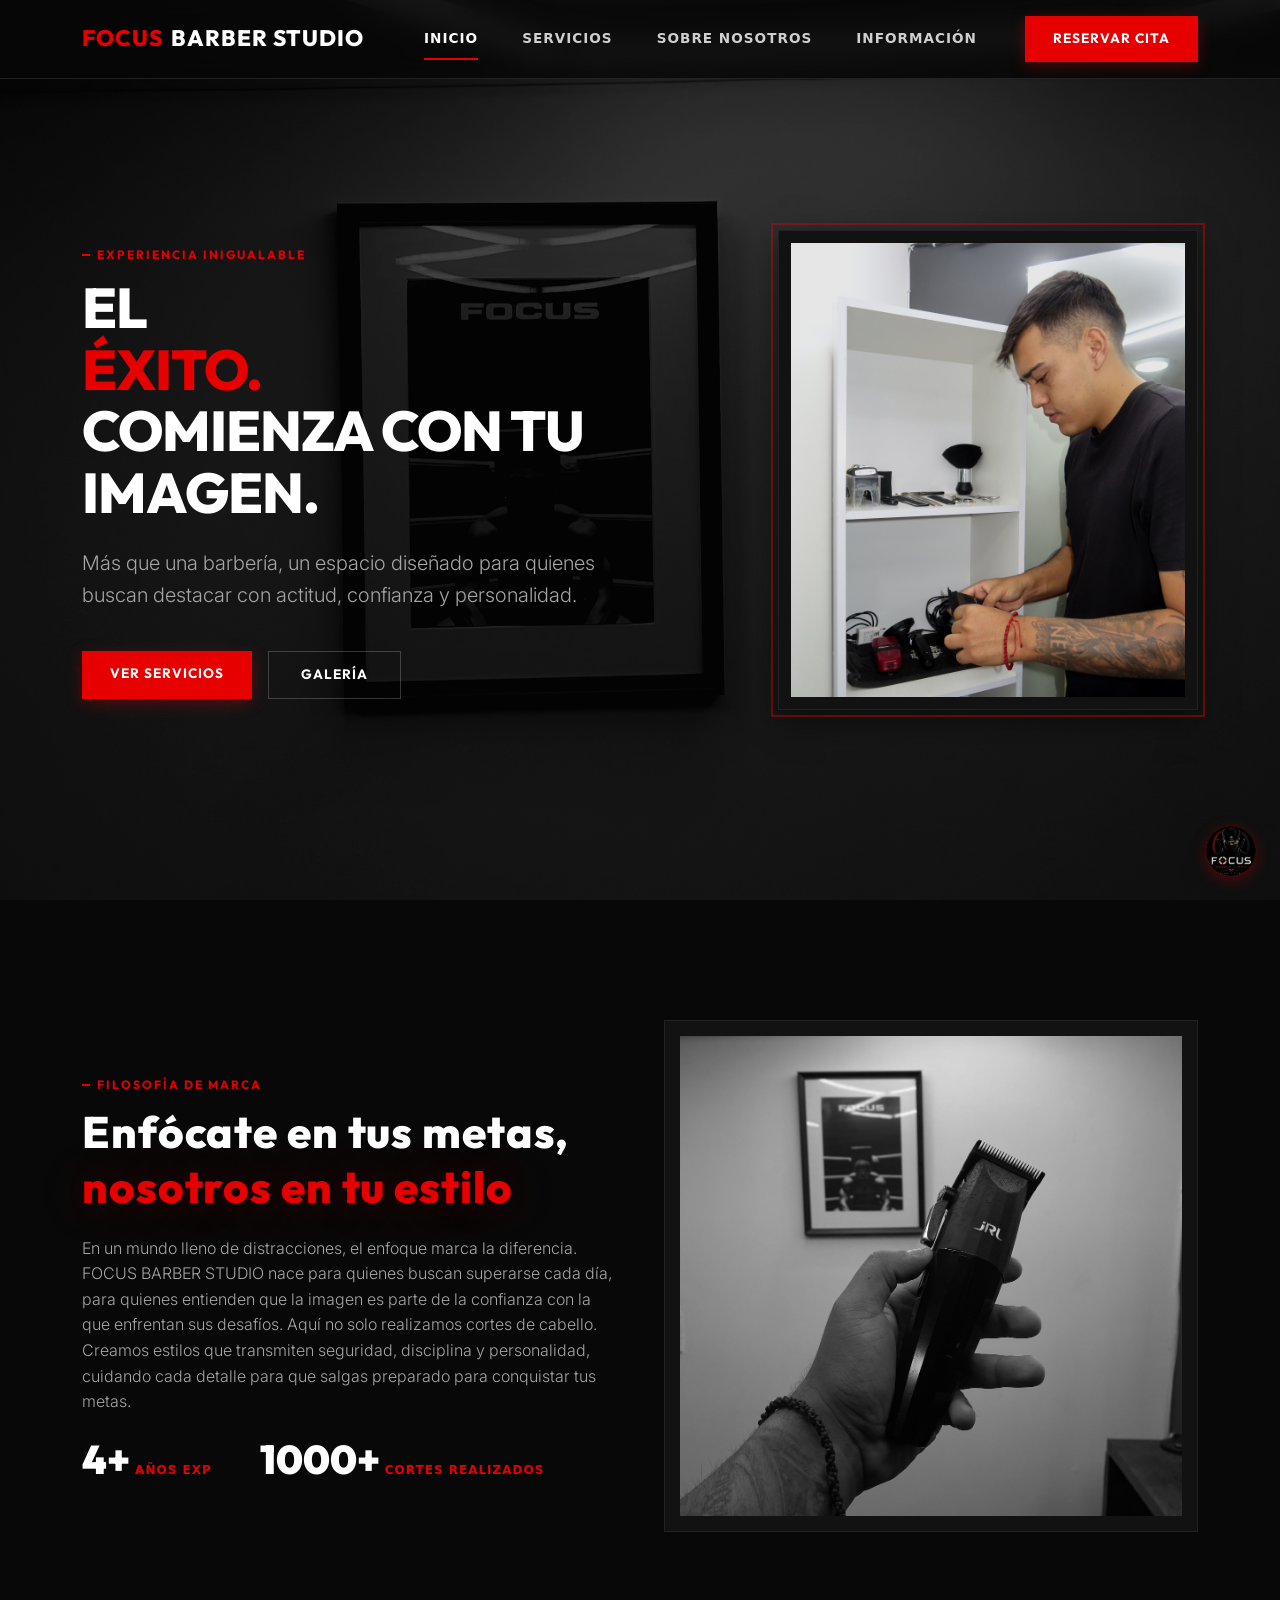
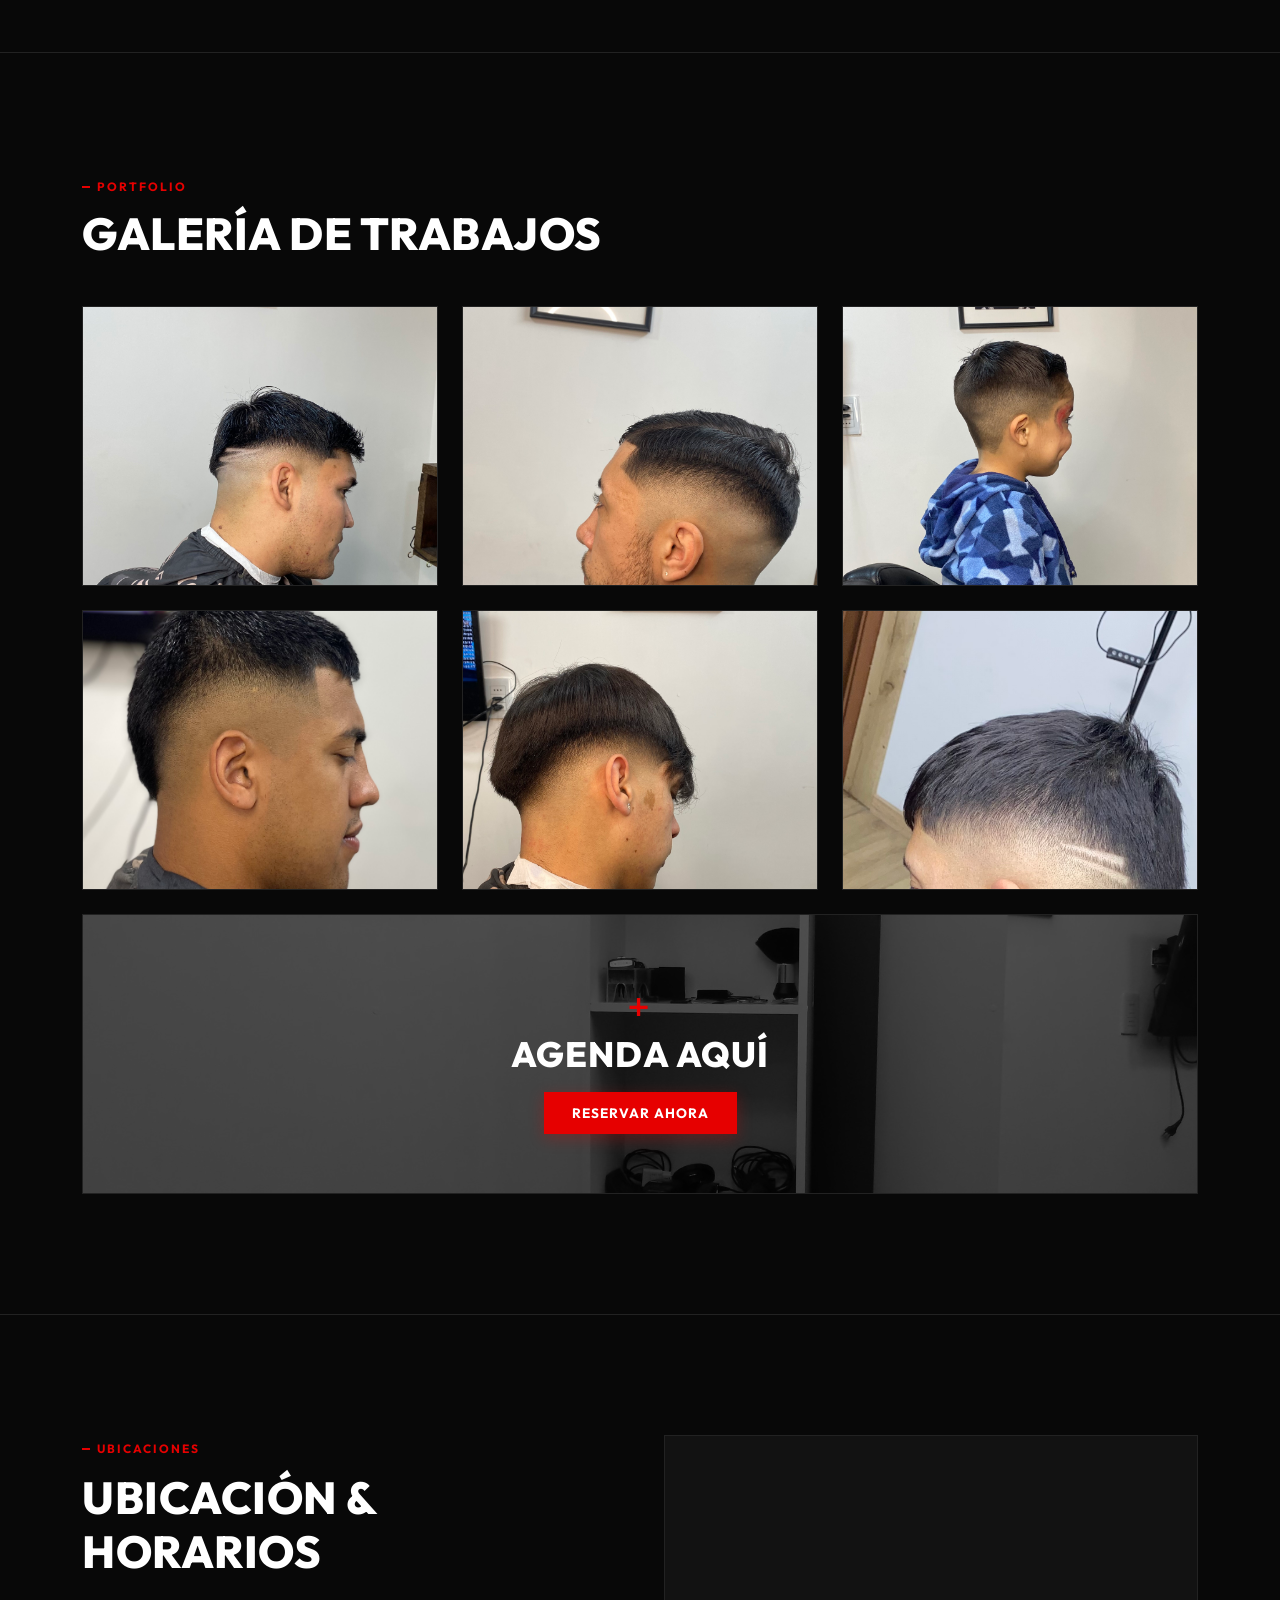
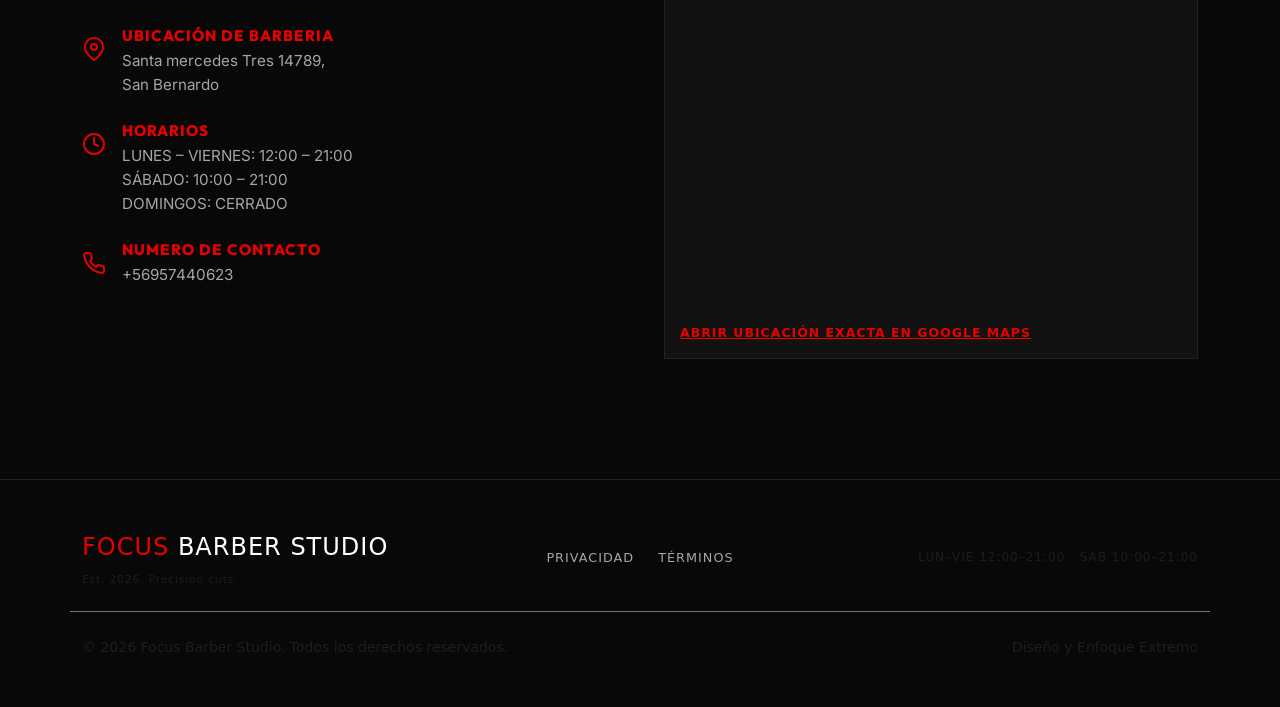
==== commit d6dbd612: "chore: update gallery banner text to AGENDA AQUÍ" ====
--- a/index.html
+++ b/index.html
@@ -175,7 +175,7 @@
                             onerror="this.onerror=null; this.src='https://images.unsplash.com/photo-1503951914875-452162b0f3f1?auto=format&fit=crop&q=80&w=1200';">
                         <div class="gallery-banner-content text-center py-5 px-3">
                             <div class="gallery-banner-tag text-accent">+</div>
-                            <h3 class="mb-4">PRECISIÓN EXTREMA</h3>
+                            <h3 class="mb-4">AGENDA AQUÍ</h3>
                             <a href="servicios.html" class="btn-cta">Reservar Ahora</a>
                         </div>
                     </div>
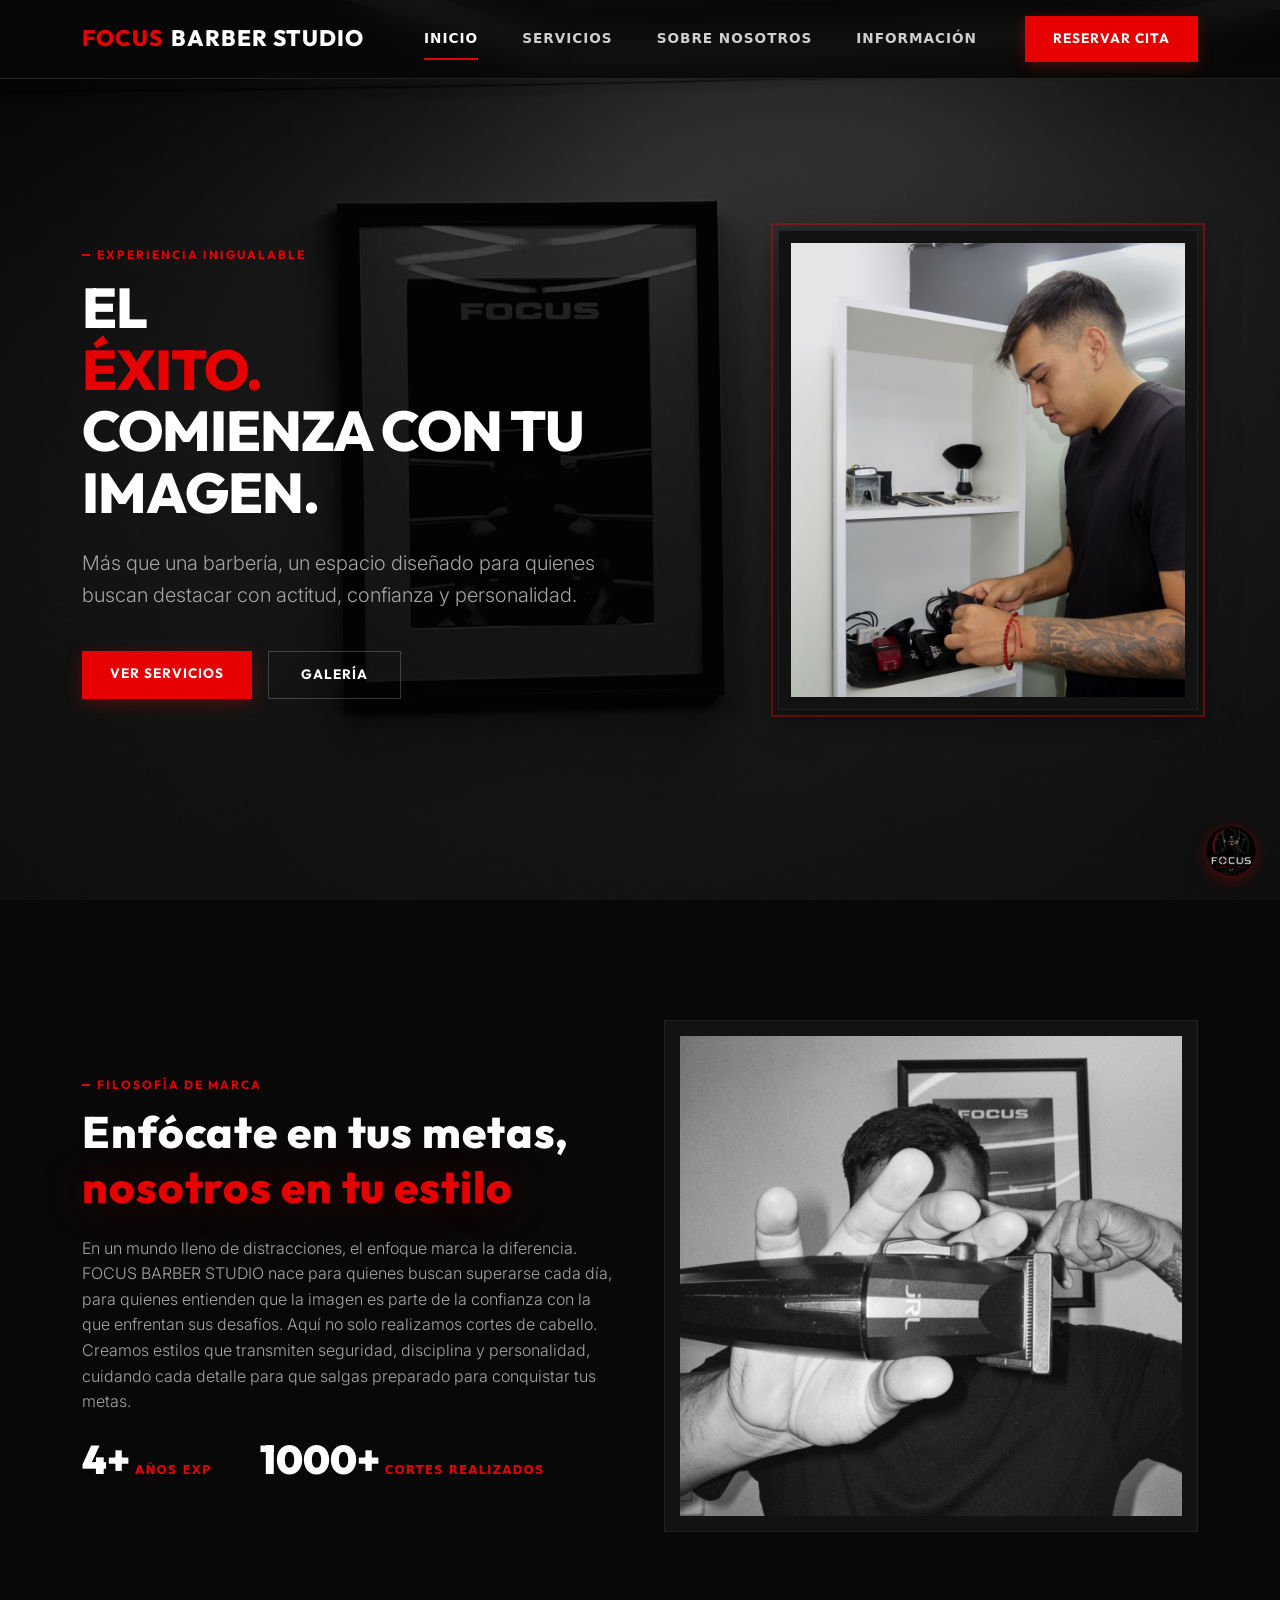
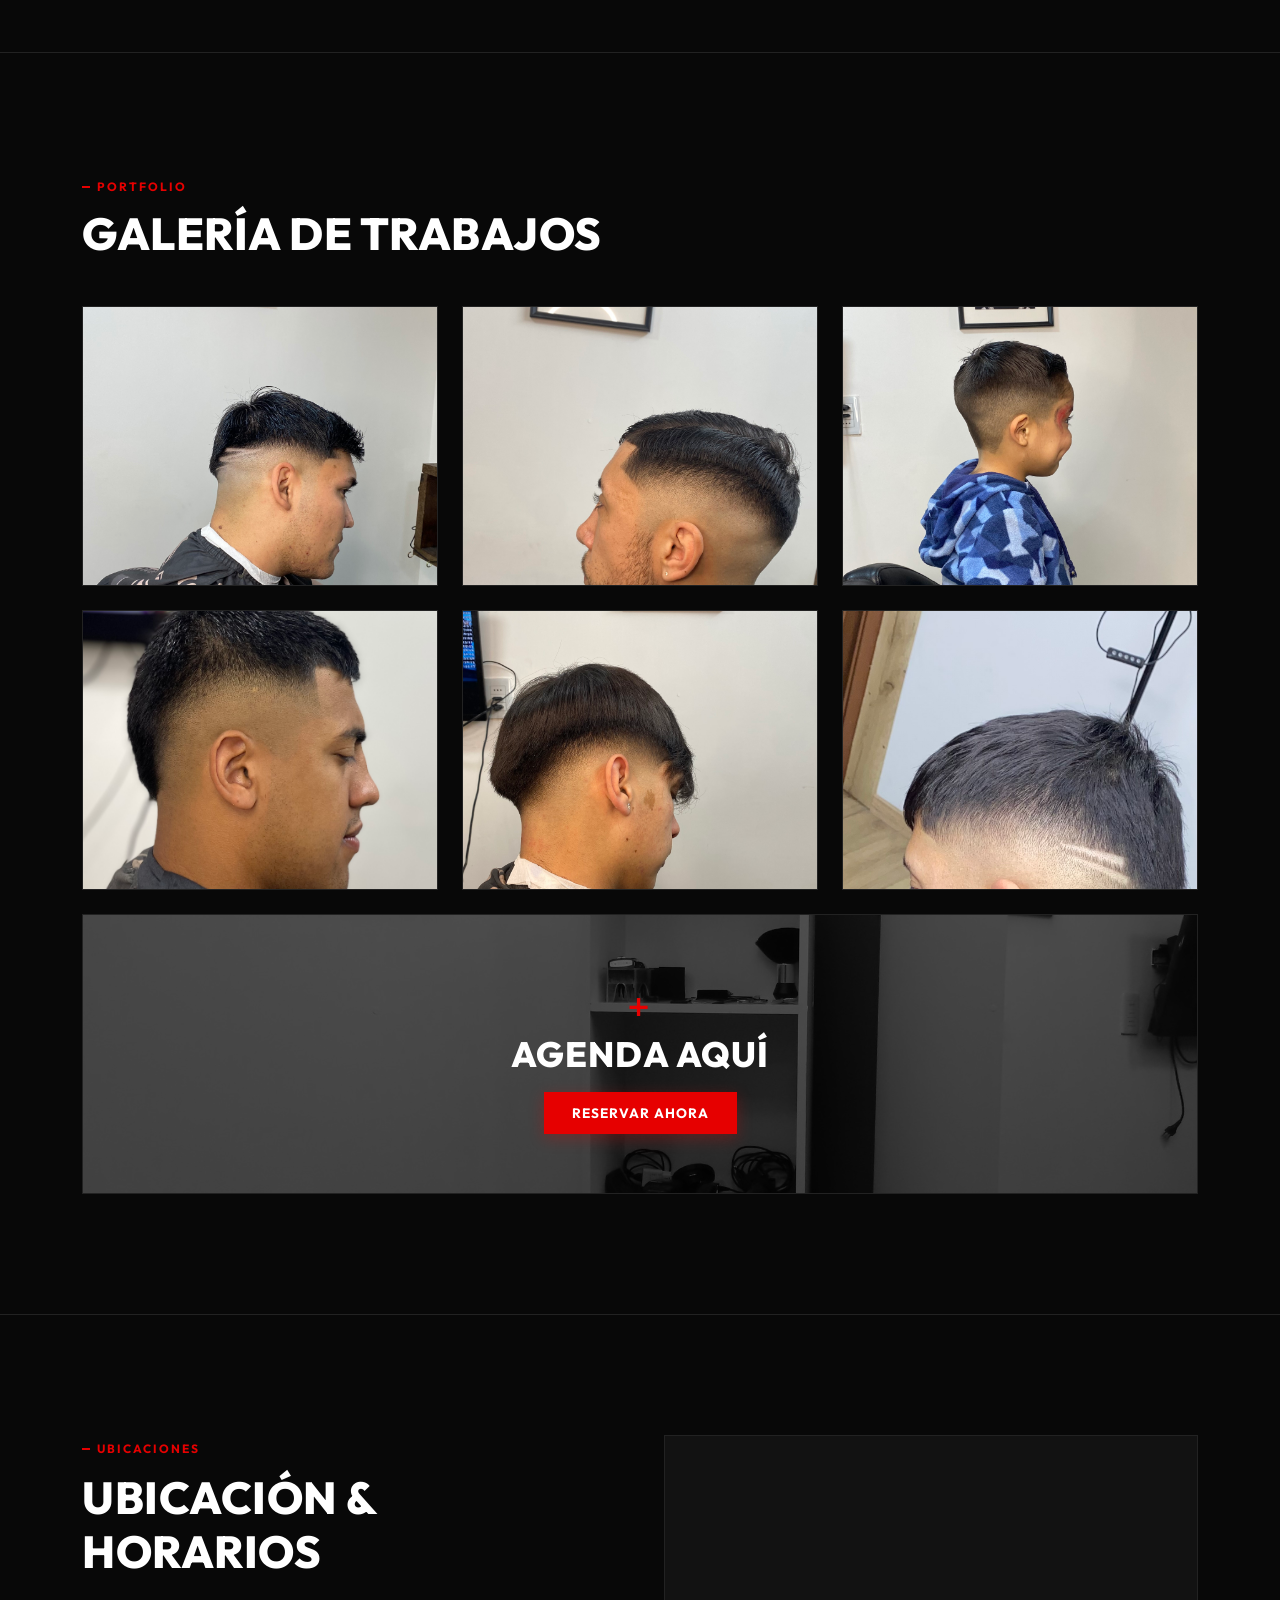
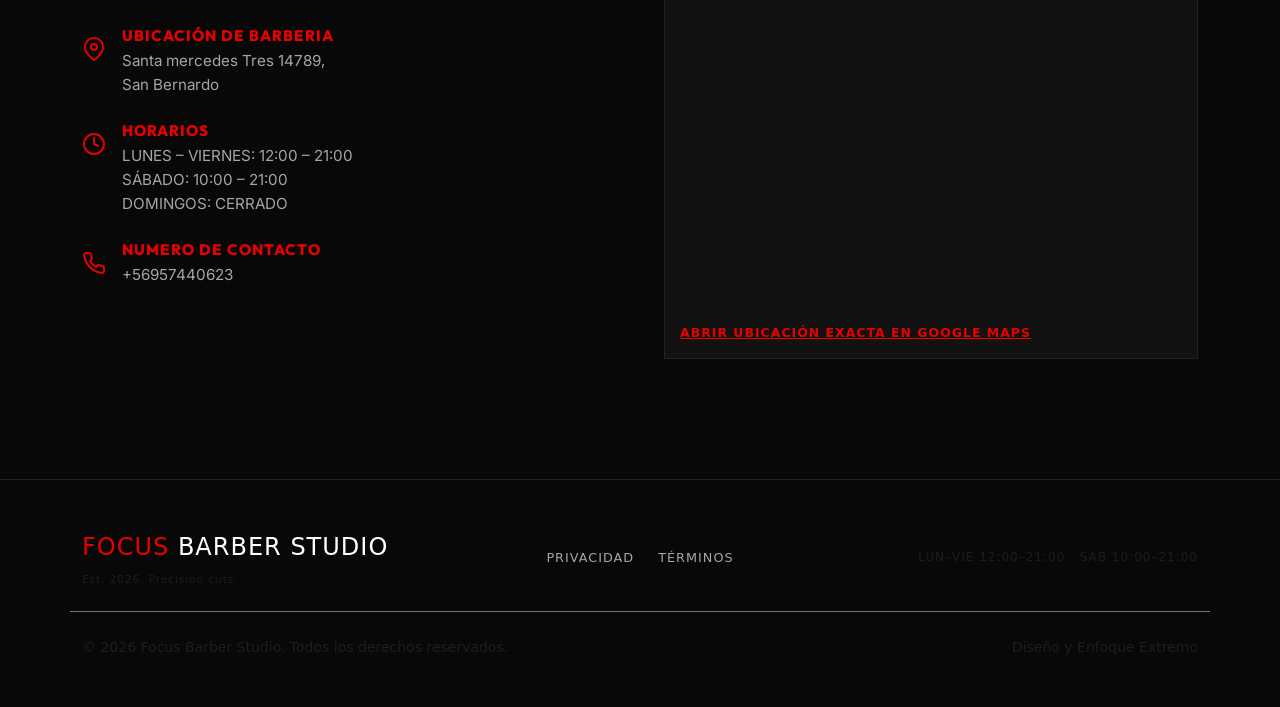
==== commit 6fd02f29: "feat: change philosophy section image to escamaquina" ====
--- a/index.html
+++ b/index.html
@@ -112,8 +112,8 @@
 
                 <div class="col-lg-6 col-12">
                     <div class="philosophy-image-wrapper">
-                        <!-- Imagen que el usuario colocará en img/philosophy.jpg -->
-                        <img src="imagenes/mano.jpeg" alt="Barber tools and precision work" class="philosophy-img w-100"
+                        <!-- Imagen de la filosofía de marca: escamaquina.jpeg -->
+                        <img src="imagenes/escamaquina.jpeg" alt="Barber tools and precision work" class="philosophy-img w-100"
                             onerror="this.onerror=null; this.src='https://images.unsplash.com/photo-1503951914875-452162b0f3f1?auto=format&fit=crop&q=80&w=800';">
                     </div>
                 </div>
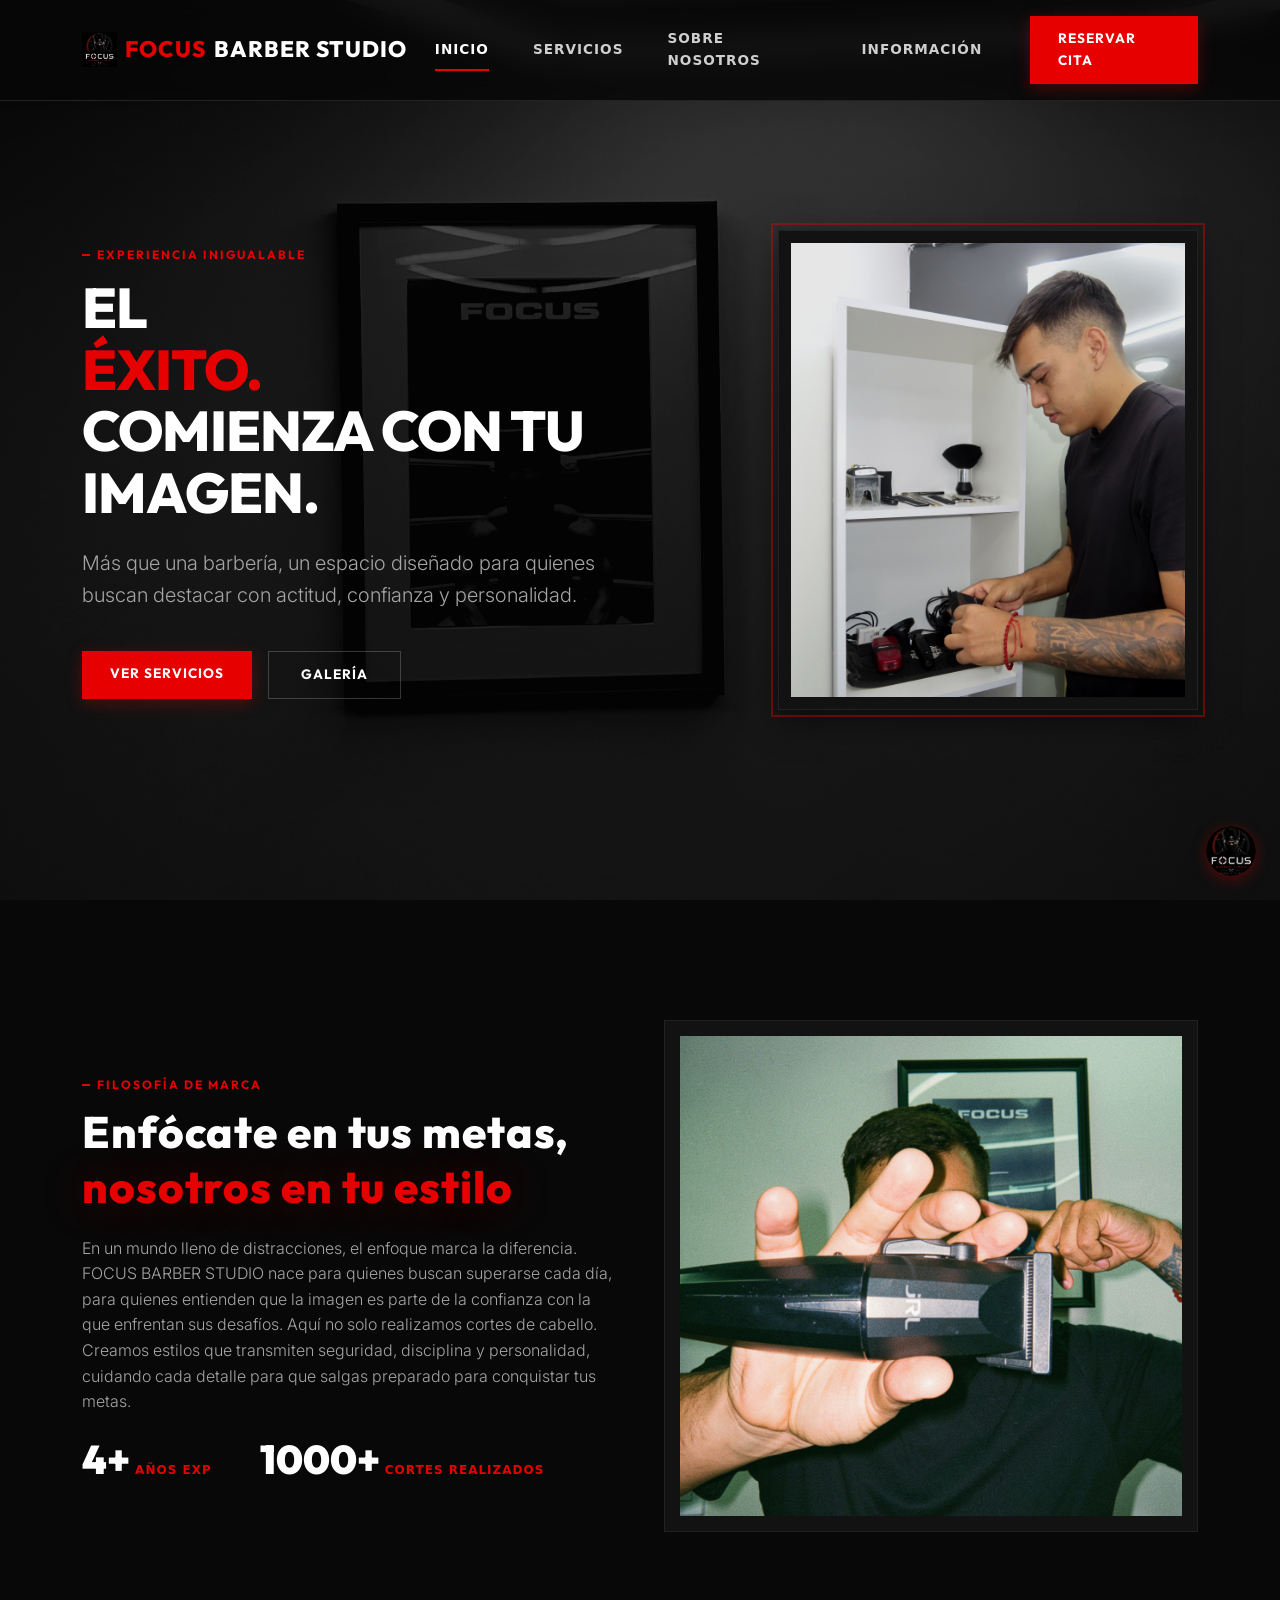
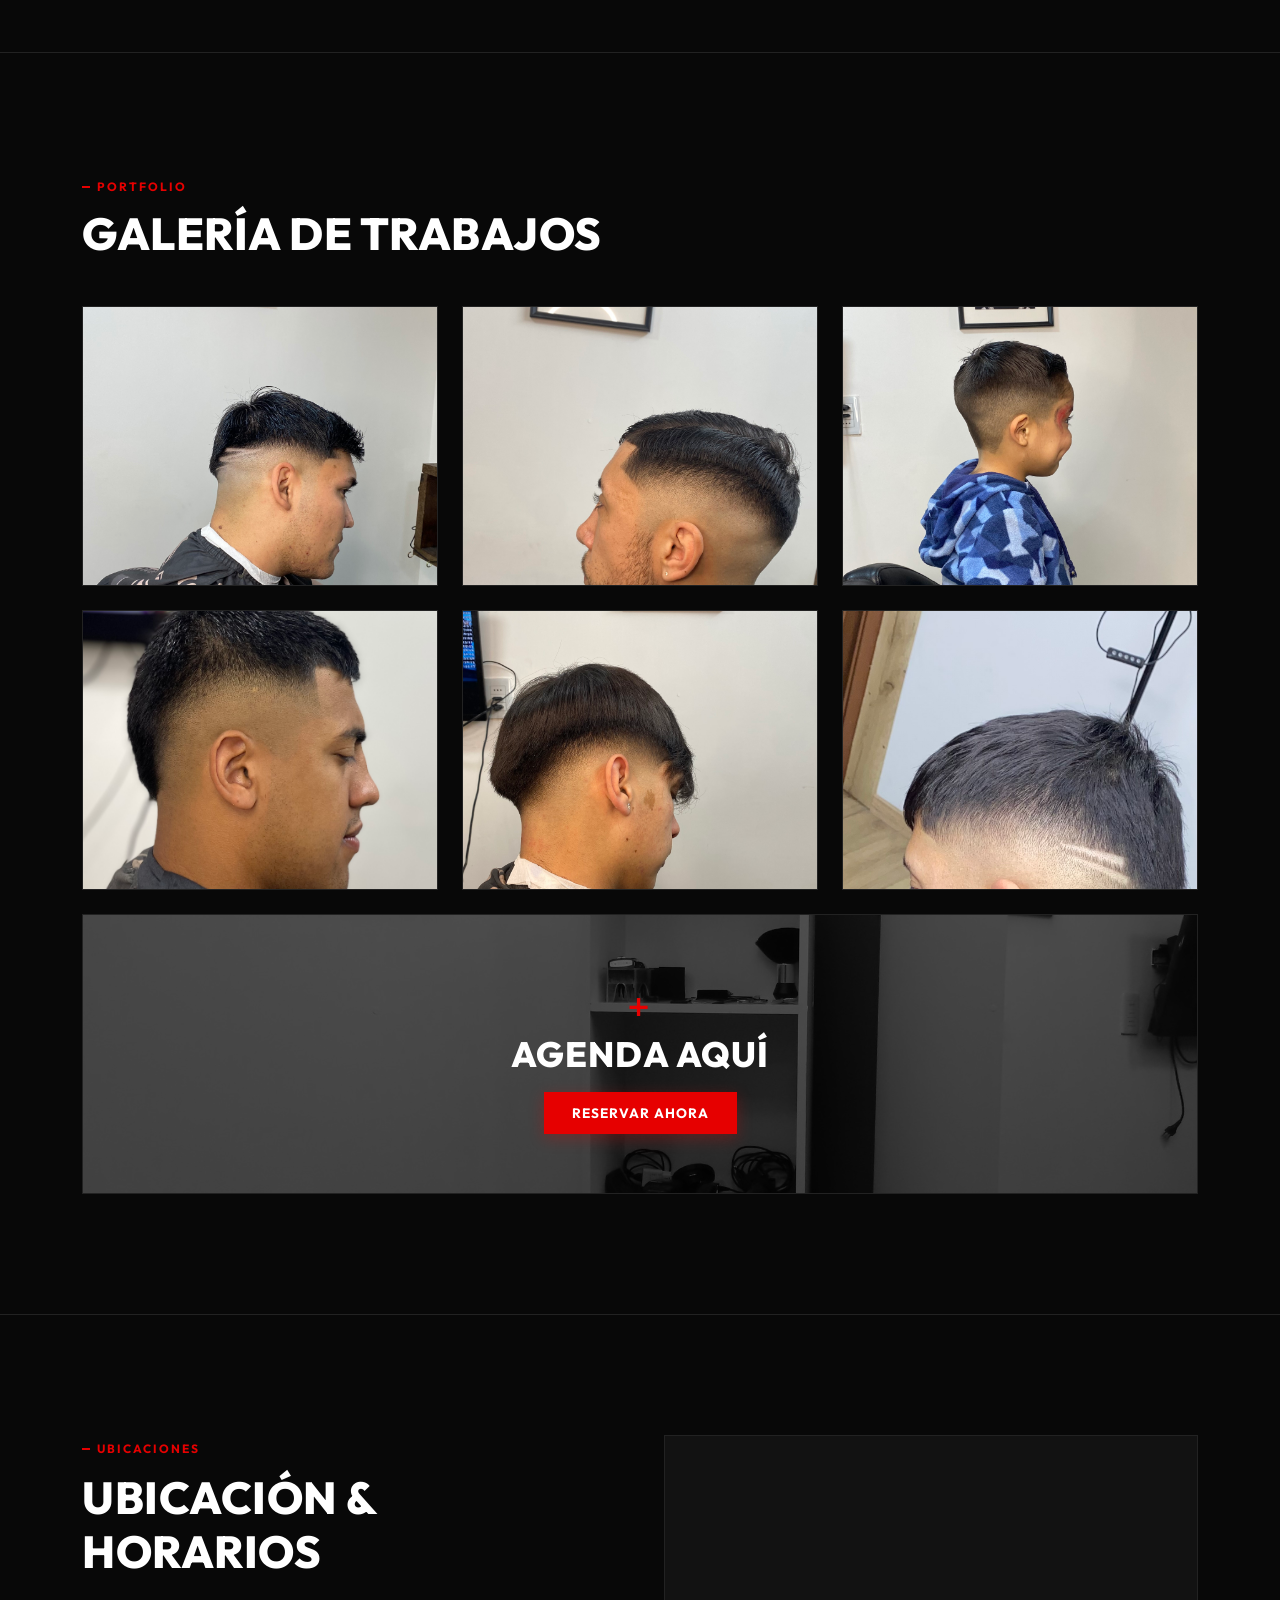
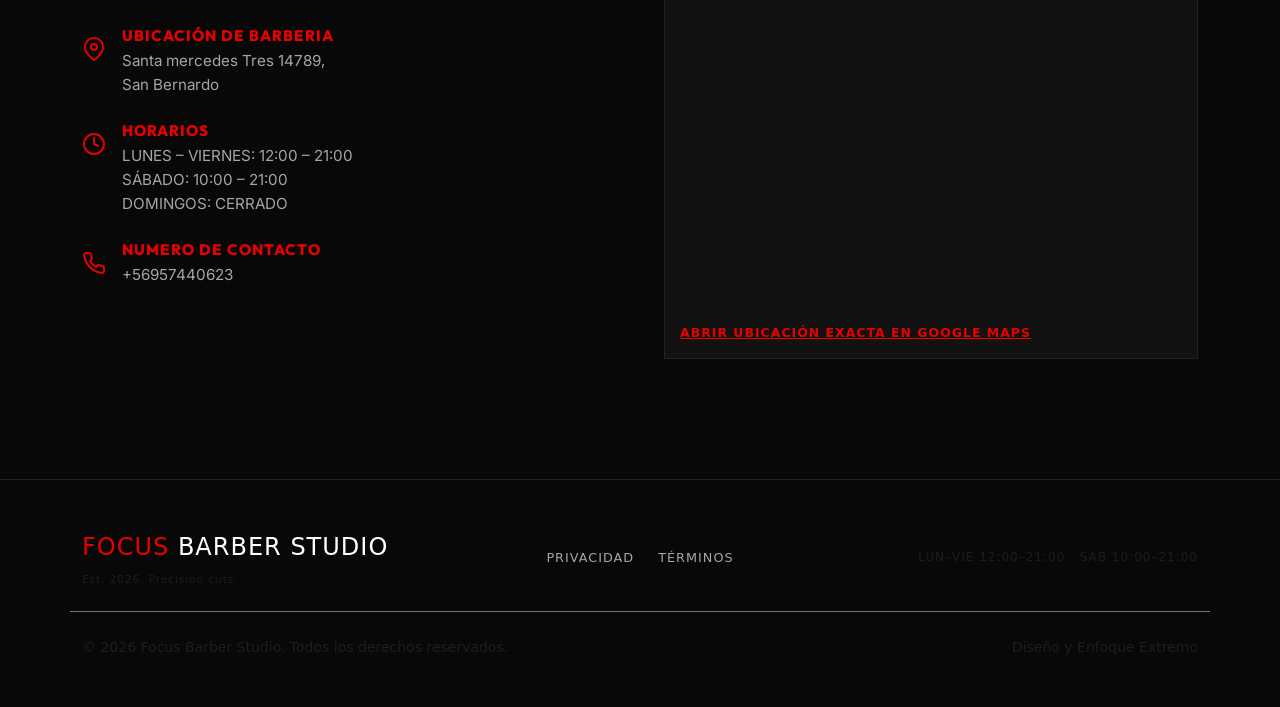
==== commit 9058d1f9: "feat: add FOCUS logo next to brand name in all page headers" ====
--- a/index.html
+++ b/index.html
@@ -19,6 +19,7 @@
         <nav class="navbar navbar-expand-lg navbar-dark bg-transparent py-3">
             <div class="container">
                 <a class="navbar-brand logo d-flex align-items-center gap-2" href="#">
+                    <img src="imagenes/FOCUS.png" alt="Focus Logo" style="height: 35px; width: auto; object-fit: contain;">
                     <span class="logo-accent">FOCUS</span><span>BARBER STUDIO</span>
                 </a>
 
--- a/css/inicio.css
+++ b/css/inicio.css
@@ -442,12 +442,12 @@
 .philosophy-img {
   height: 480px;
   object-fit: cover;
-  filter: grayscale(100%);
+  filter: none;
   transition: var(--transition-smooth);
 }
 
 .philosophy-image-wrapper:hover .philosophy-img {
-  filter: grayscale(0%);
+  filter: none;
 }
 
 /* Gallery Section */
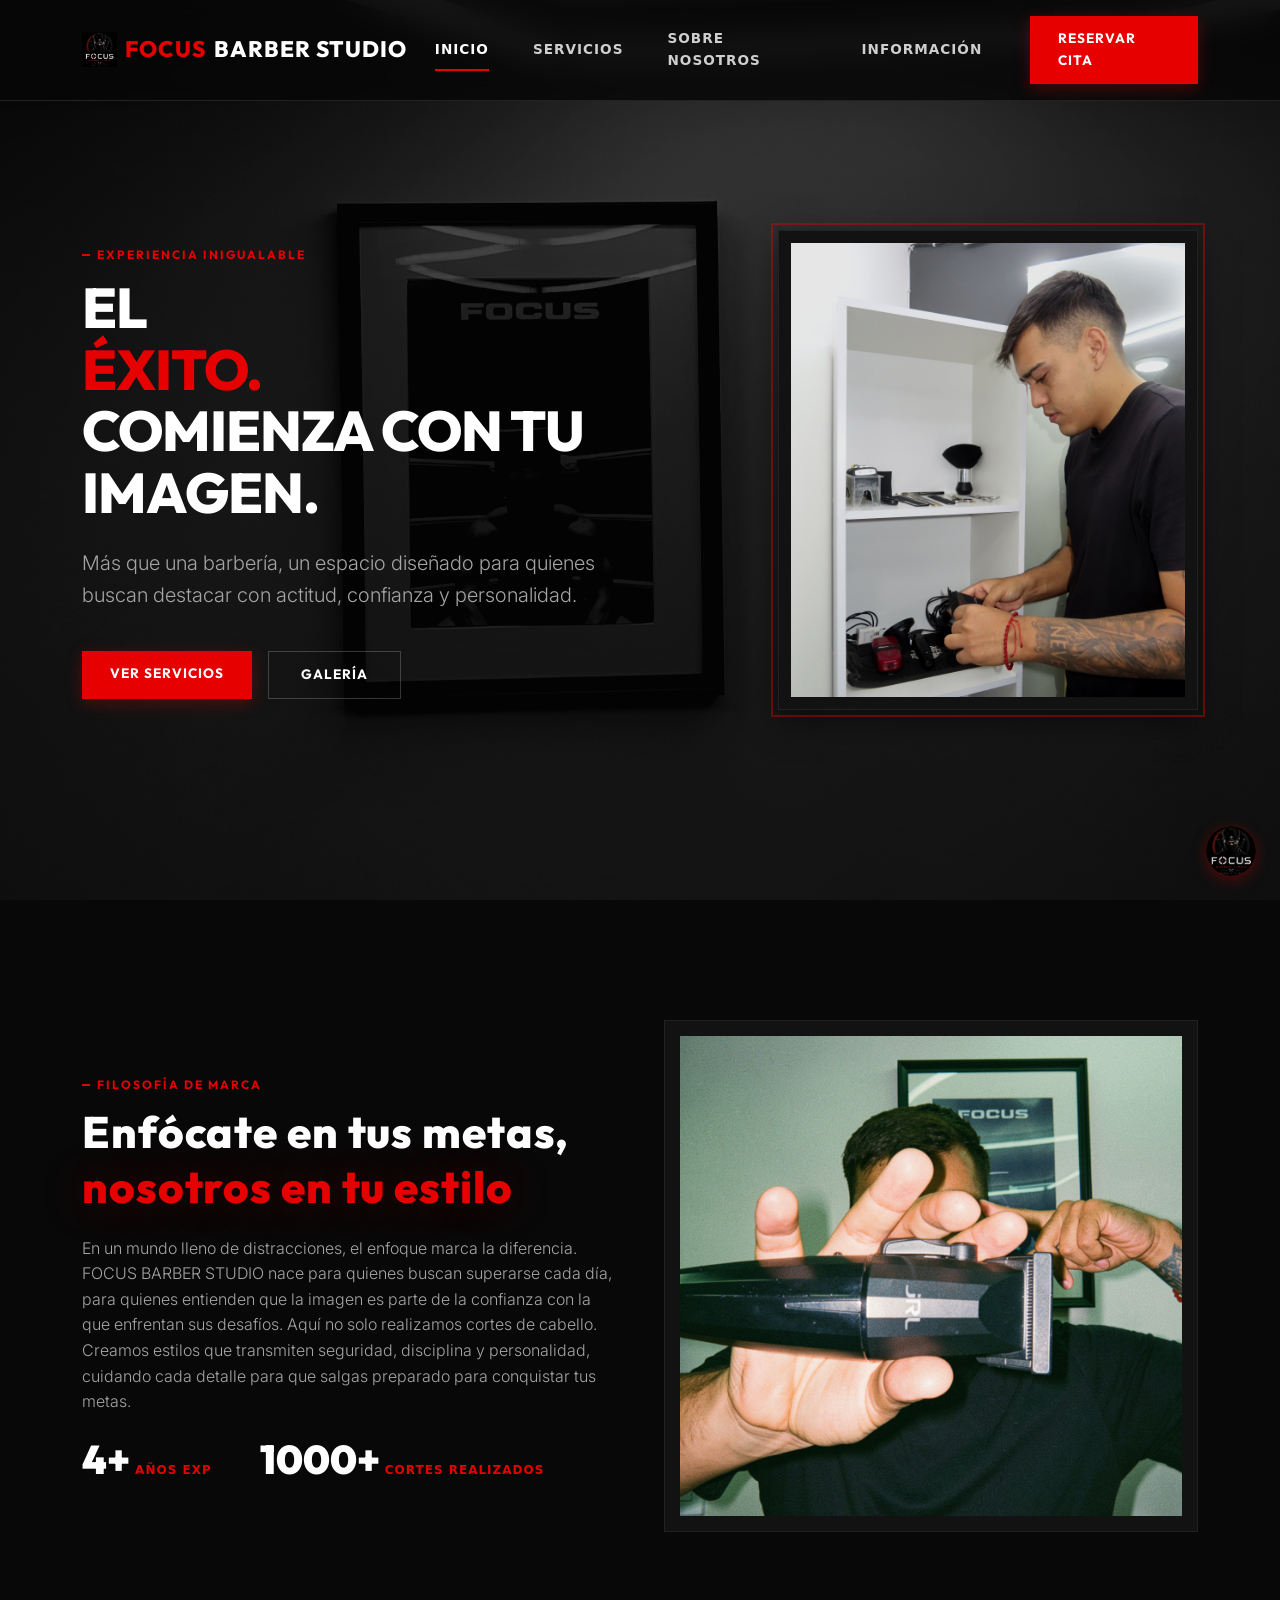
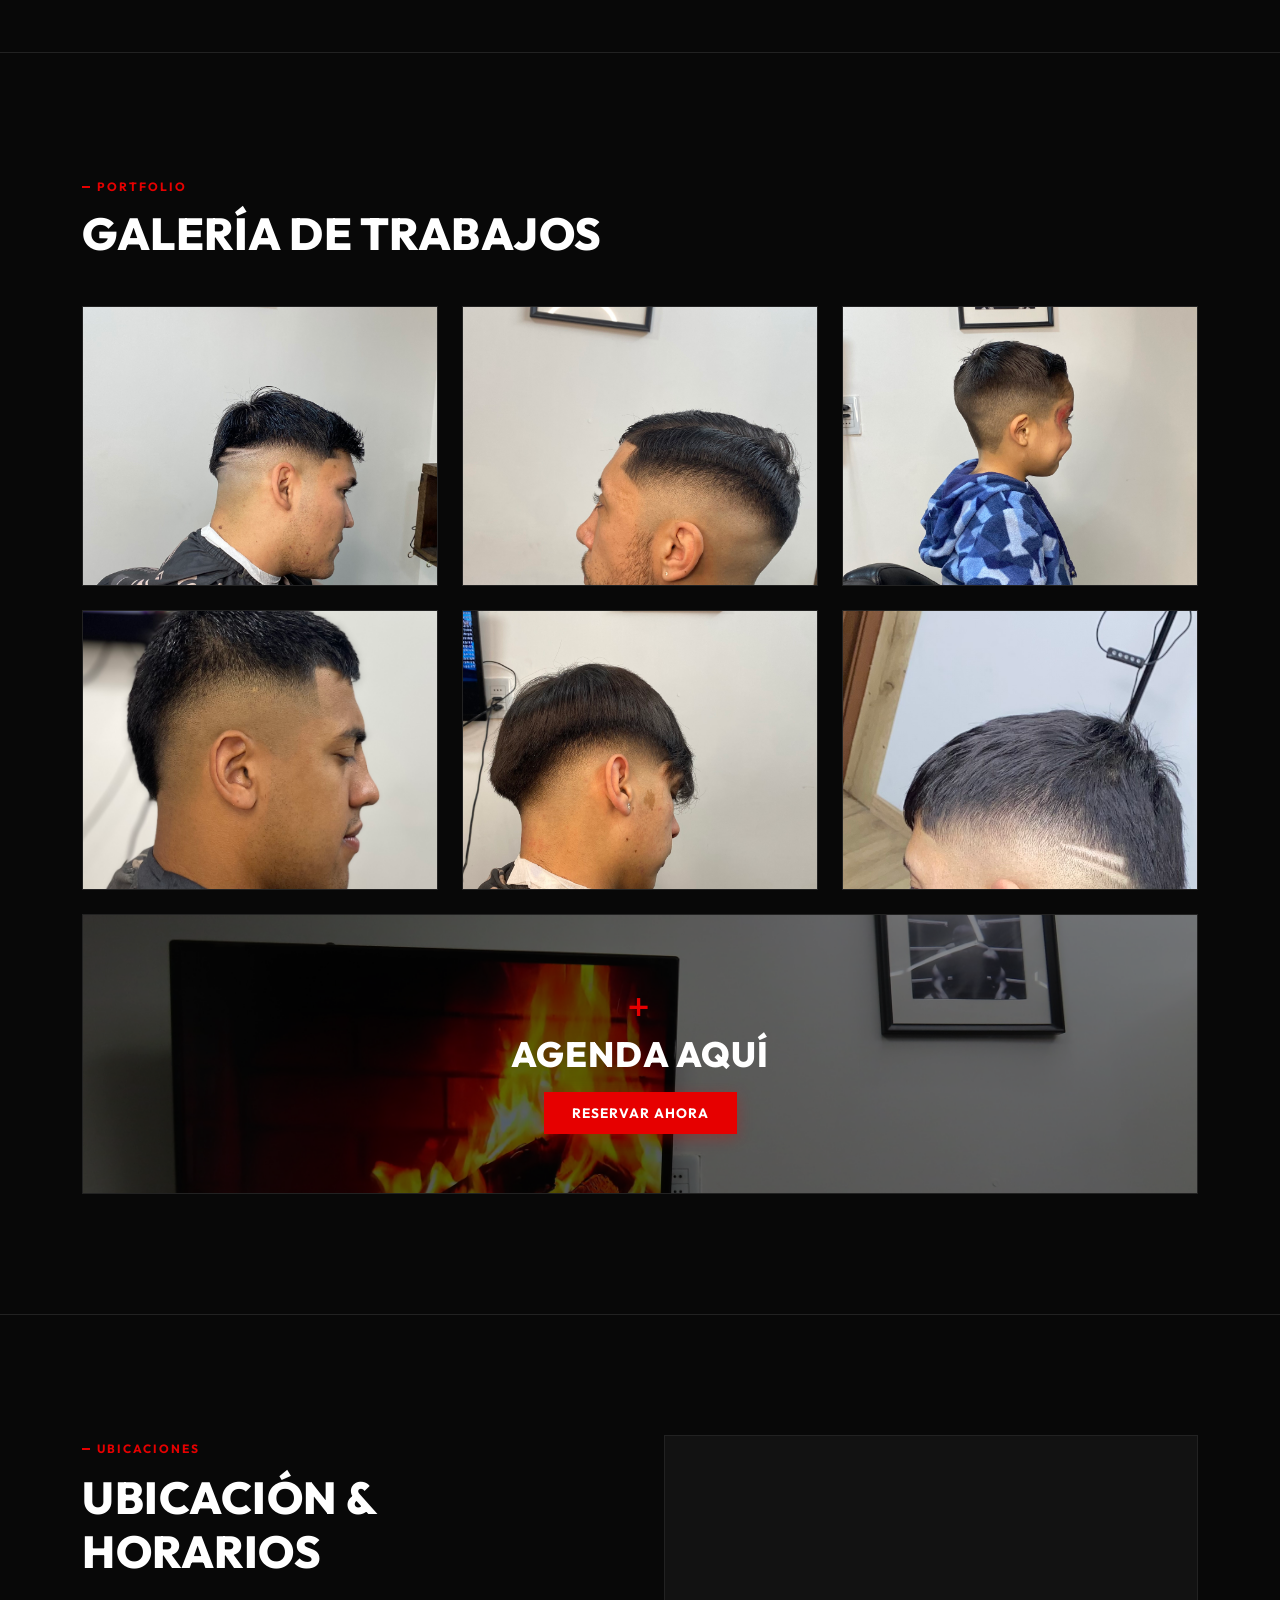
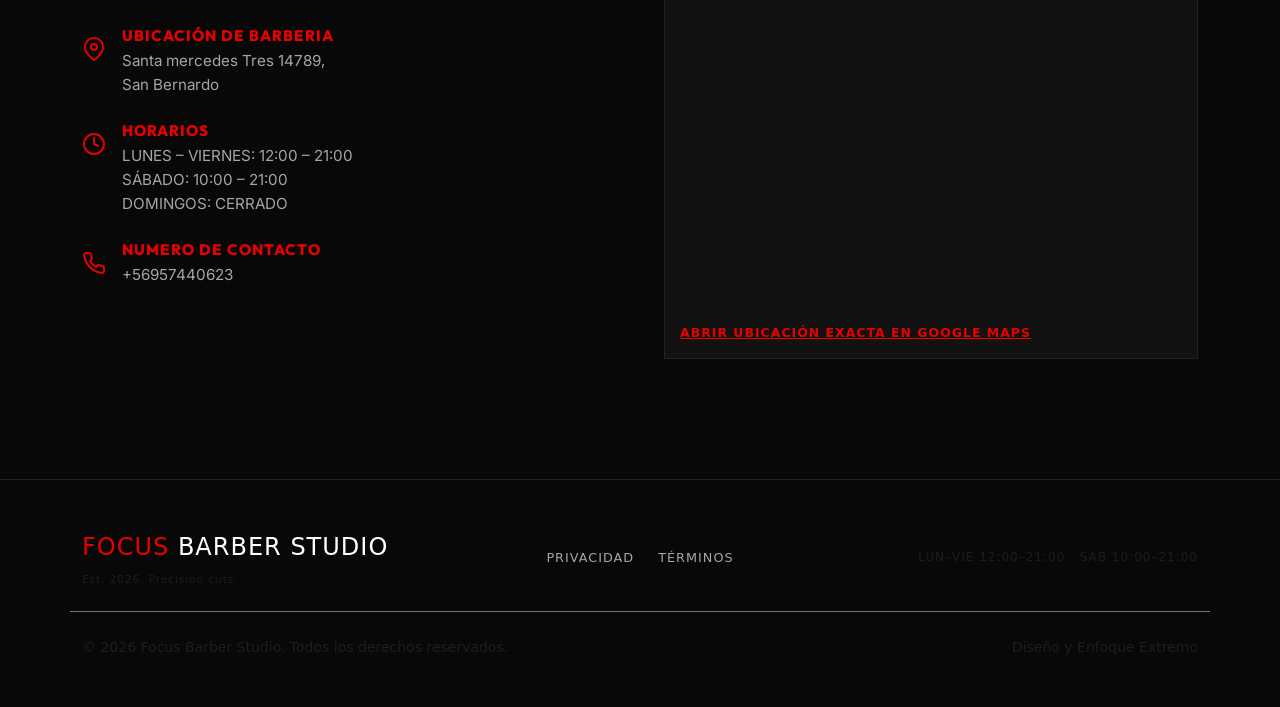
==== commit c1becd7a: "feat: cambiar imagen de banner a fogata.jpeg y mostrarla en color completo" ====
--- a/index.html
+++ b/index.html
@@ -19,7 +19,8 @@
         <nav class="navbar navbar-expand-lg navbar-dark bg-transparent py-3">
             <div class="container">
                 <a class="navbar-brand logo d-flex align-items-center gap-2" href="#">
-                    <img src="imagenes/FOCUS.png" alt="Focus Logo" style="height: 35px; width: auto; object-fit: contain;">
+                    <img src="imagenes/FOCUS.png" alt="Focus Logo"
+                        style="height: 35px; width: auto; object-fit: contain;">
                     <span class="logo-accent">FOCUS</span><span>BARBER STUDIO</span>
                 </a>
 
@@ -71,7 +72,8 @@
                 </div>
                 <div class="col-lg-5 col-12 mt-5 mt-lg-0 d-flex justify-content-center justify-content-lg-end">
                     <div class="hero-featured-wrapper">
-                        <img src="imagenes/Escalona.jpeg" alt="Escalona - Focus Barber Studio" class="hero-featured-img">
+                        <img src="imagenes/Escalona.jpeg" alt="Escalona - Focus Barber Studio"
+                            class="hero-featured-img">
                         <div class="hero-featured-border"></div>
                     </div>
                 </div>
@@ -114,7 +116,8 @@
                 <div class="col-lg-6 col-12">
                     <div class="philosophy-image-wrapper">
                         <!-- Imagen de la filosofía de marca: escamaquina.jpeg -->
-                        <img src="imagenes/escamaquina.jpeg" alt="Barber tools and precision work" class="philosophy-img w-100"
+                        <img src="imagenes/escamaquina.jpeg" alt="Barber tools and precision work"
+                            class="philosophy-img w-100"
                             onerror="this.onerror=null; this.src='https://images.unsplash.com/photo-1503951914875-452162b0f3f1?auto=format&fit=crop&q=80&w=800';">
                     </div>
                 </div>
@@ -172,7 +175,7 @@
                 <div class="col-12">
                     <div class="gallery-banner">
                         <!-- Imagen de fondo del banner: Silla.jpeg -->
-                        <img src="imagenes/Silla.jpeg" alt="Precision trimming" class="w-100 h-100 object-fit-cover"
+                        <img src="imagenes/fogata.jpeg" alt="Precision trimming" class="w-100 h-100 object-fit-cover"
                             onerror="this.onerror=null; this.src='https://images.unsplash.com/photo-1503951914875-452162b0f3f1?auto=format&fit=crop&q=80&w=1200';">
                         <div class="gallery-banner-content text-center py-5 px-3">
                             <div class="gallery-banner-tag text-accent">+</div>
--- a/css/inicio.css
+++ b/css/inicio.css
@@ -558,7 +558,7 @@
 .gallery-banner img {
   position: absolute;
   inset: 0;
-  filter: grayscale(100%) brightness(0.4);
+  filter: brightness(0.55);
   transition: var(--transition-smooth);
 }
 
@@ -582,7 +582,7 @@
 
 .gallery-banner:hover img {
   transform: scale(1.02);
-  filter: grayscale(40%) brightness(0.4);
+  filter: brightness(0.65);
 }
 
 /* Contact & Location Section */
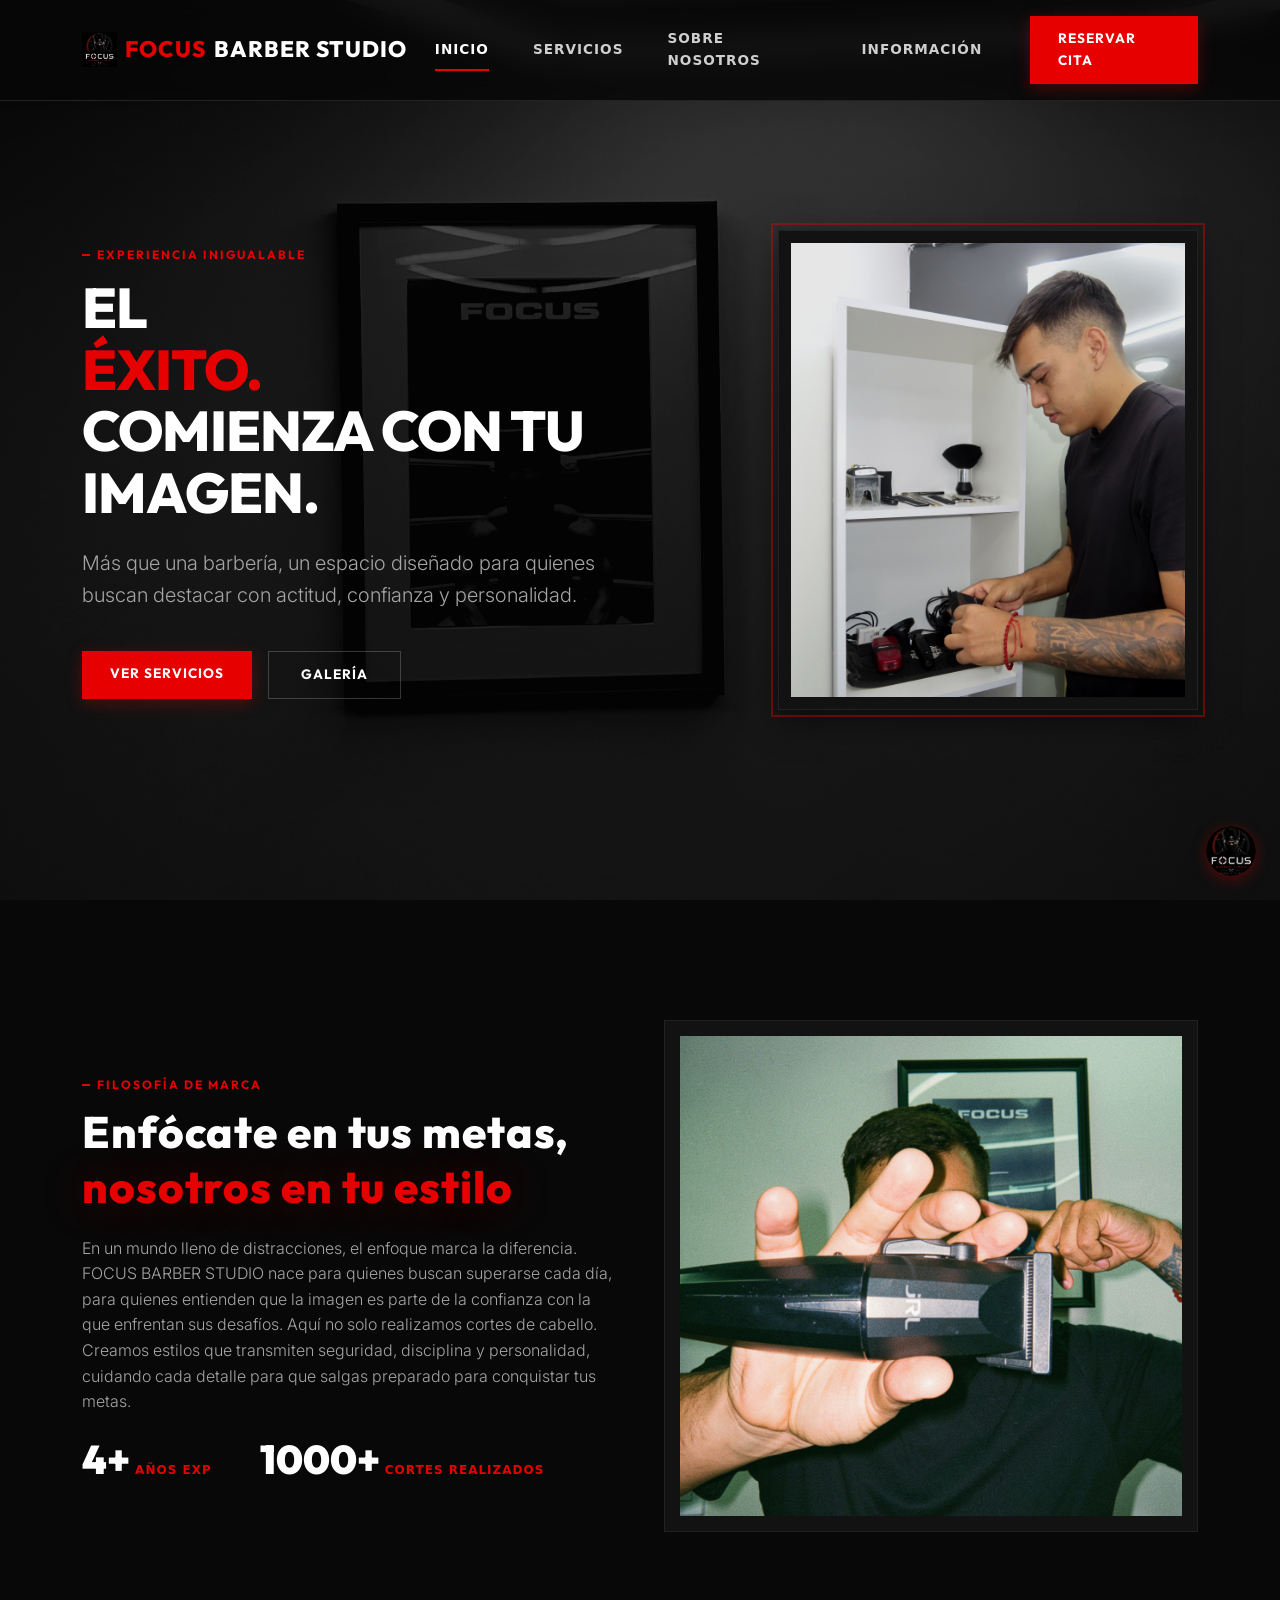
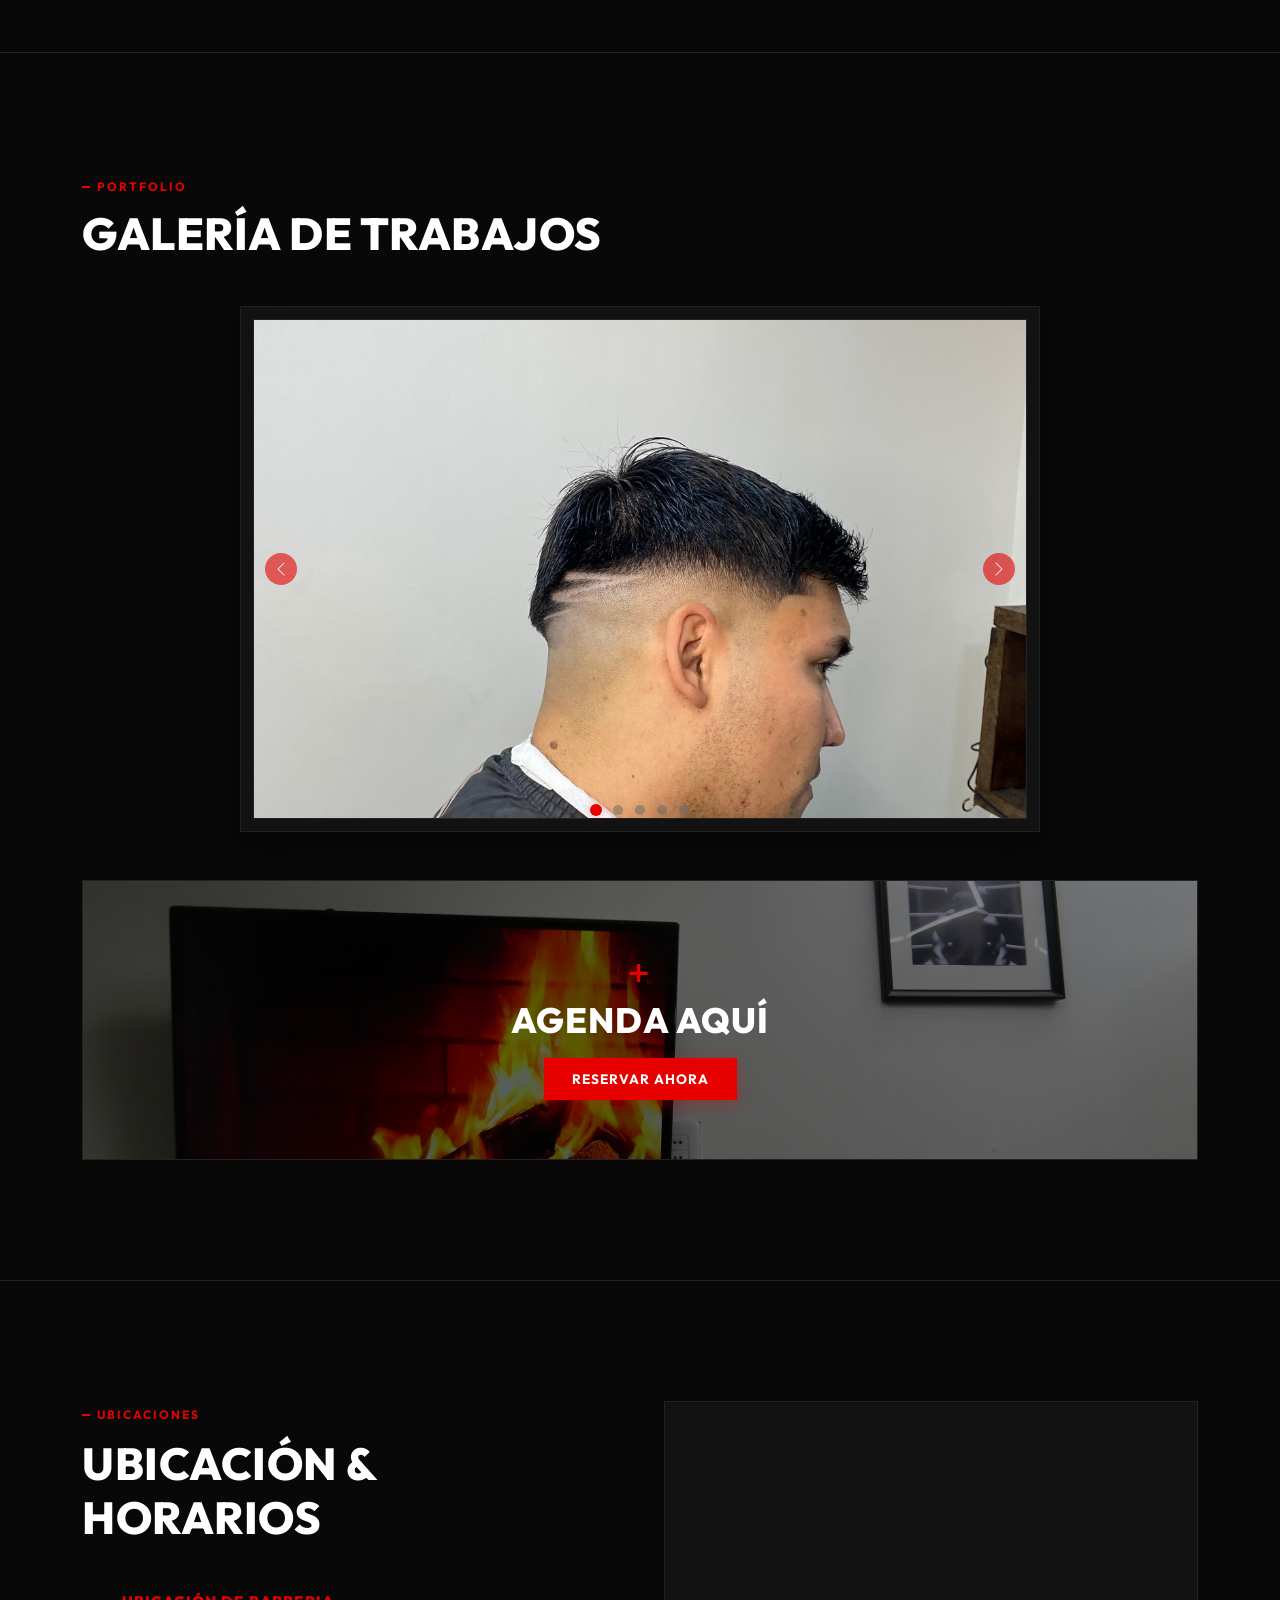
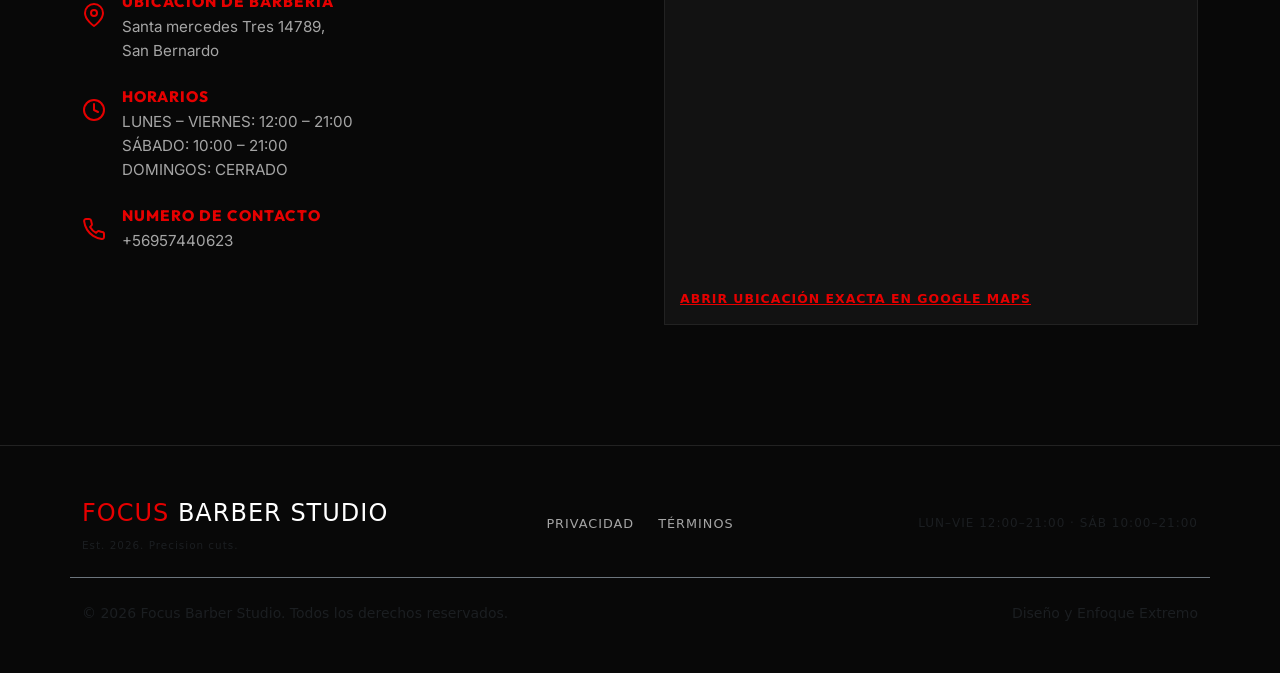
==== commit 026798ec: "feat: crear carrusel responsivo de imagenes en la galeria y actualizar corte6 a png" ====
--- a/index.html
+++ b/index.html
@@ -135,39 +135,63 @@
                 </div>
             </div>
 
-            <!-- Grid Layout con las 6 imágenes de cortes -->
-            <div class="row row-cols-1 row-cols-md-2 row-cols-lg-3 g-4 mb-4">
-                <div class="col">
-                    <div class="gallery-item small-bootstrap-height">
-                        <img src="imagenes/Corte1.jpeg" alt="Corte 1" class="w-100 h-100 object-fit-cover">
-                    </div>
-                </div>
-                <div class="col">
-                    <div class="gallery-item small-bootstrap-height">
-                        <img src="imagenes/corte2.jpeg" alt="Corte 2" class="w-100 h-100 object-fit-cover">
-                    </div>
-                </div>
-                <div class="col">
-                    <div class="gallery-item small-bootstrap-height">
-                        <img src="imagenes/Corte3.jpeg" alt="Corte 3" class="w-100 h-100 object-fit-cover">
-                    </div>
-                </div>
-                <div class="col">
-                    <div class="gallery-item small-bootstrap-height">
-                        <img src="imagenes/Corte 4.jpeg" alt="Corte 4" class="w-100 h-100 object-fit-cover">
-                    </div>
-                </div>
-                <div class="col">
-                    <div class="gallery-item small-bootstrap-height">
-                        <img src="imagenes/Corte 5.jpeg" alt="Corte 5" class="w-100 h-100 object-fit-cover">
-                    </div>
-                </div>
-                <div class="col">
-                    <div class="gallery-item small-bootstrap-height">
-                        <img src="imagenes/Corte6.jpeg" alt="Corte 6" class="w-100 h-100 object-fit-cover"
-                            style="object-position: center top;">
-                    </div>
-                </div>
+            <!-- Carousel de imágenes de cortes -->
+            <div id="galleryCarousel" class="carousel slide mb-5" data-bs-ride="carousel">
+                <!-- Indicators -->
+                <div class="carousel-indicators">
+                    <button type="button" data-bs-target="#galleryCarousel" data-bs-slide-to="0" class="active"
+                        aria-current="true" aria-label="Slide 1"></button>
+                    <button type="button" data-bs-target="#galleryCarousel" data-bs-slide-to="1"
+                        aria-label="Slide 2"></button>
+                    <button type="button" data-bs-target="#galleryCarousel" data-bs-slide-to="2"
+                        aria-label="Slide 3"></button>
+                    <button type="button" data-bs-target="#galleryCarousel" data-bs-slide-to="3"
+                        aria-label="Slide 4"></button>
+                    <button type="button" data-bs-target="#galleryCarousel" data-bs-slide-to="4"
+                        aria-label="Slide 5"></button>
+                </div>
+
+                <!-- Slides -->
+                <div class="carousel-inner">
+                    <div class="carousel-item active">
+                        <div class="gallery-item large-carousel-height">
+                            <img src="imagenes/Corte1.jpeg" alt="Corte 1" class="w-100 h-100 object-fit-cover">
+                        </div>
+                    </div>
+                    <div class="carousel-item">
+                        <div class="gallery-item large-carousel-height">
+                            <img src="imagenes/corte2.jpeg" alt="Corte 2" class="w-100 h-100 object-fit-cover">
+                        </div>
+                    </div>
+                    <div class="carousel-item">
+                        <div class="gallery-item large-carousel-height">
+                            <img src="imagenes/Corte3.jpeg" alt="Corte 3" class="w-100 h-100 object-fit-cover">
+                        </div>
+                    </div>
+                    <div class="carousel-item">
+                        <div class="gallery-item large-carousel-height">
+                            <img src="imagenes/Corte 4.jpeg" alt="Corte 4" class="w-100 h-100 object-fit-cover">
+                        </div>
+                    </div>
+                    <div class="carousel-item">
+                        <div class="gallery-item large-carousel-height">
+                            <img src="imagenes/Corte 5.jpeg" alt="Corte 5" class="w-100 h-100 object-fit-cover">
+                        </div>
+                    </div>
+
+                </div>
+
+                <!-- Controls -->
+                <button class="carousel-control-prev" type="button" data-bs-target="#galleryCarousel"
+                    data-bs-slide="prev">
+                    <span class="carousel-control-prev-icon" aria-hidden="true"></span>
+                    <span class="visually-hidden">Anterior</span>
+                </button>
+                <button class="carousel-control-next" type="button" data-bs-target="#galleryCarousel"
+                    data-bs-slide="next">
+                    <span class="carousel-control-next-icon" aria-hidden="true"></span>
+                    <span class="visually-hidden">Siguiente</span>
+                </button>
             </div>
 
             <!-- Banner de precisión extrema -->
--- a/css/inicio.css
+++ b/css/inicio.css
@@ -544,6 +544,62 @@
   filter: invert(1);
 }
 
+/* Custom Carousel Styles */
+.large-carousel-height {
+  height: 500px;
+}
+
+#galleryCarousel {
+  max-width: 800px;
+  margin: 0 auto;
+  border: 1px solid var(--border-color);
+  padding: 12px;
+  background-color: var(--bg-card);
+  box-shadow: 0 10px 30px rgba(0, 0, 0, 0.5);
+}
+
+#galleryCarousel .carousel-indicators [data-bs-target] {
+  background-color: var(--text-muted);
+  width: 10px;
+  height: 10px;
+  border-radius: 50%;
+  border: none;
+  margin: 0 6px;
+  transition: var(--transition-smooth);
+}
+
+#galleryCarousel .carousel-indicators .active {
+  background-color: var(--primary-red);
+  box-shadow: 0 0 10px var(--primary-red-glow);
+  transform: scale(1.2);
+}
+
+#galleryCarousel .carousel-control-prev,
+#galleryCarousel .carousel-control-next {
+  width: 10%;
+  opacity: 0.7;
+  transition: var(--transition-smooth);
+}
+
+#galleryCarousel .carousel-control-prev:hover,
+#galleryCarousel .carousel-control-next:hover {
+  opacity: 1;
+}
+
+#galleryCarousel .carousel-control-prev-icon,
+#galleryCarousel .carousel-control-next-icon {
+  background-color: rgba(230, 0, 0, 0.85);
+  border-radius: 50%;
+  padding: 16px;
+  background-size: 50% 50%;
+}
+
+@media (max-width: 768px) {
+  .large-carousel-height {
+    height: 350px;
+  }
+}
+
 /* Extreme Precision Banner */
 .gallery-banner {
   position: relative;
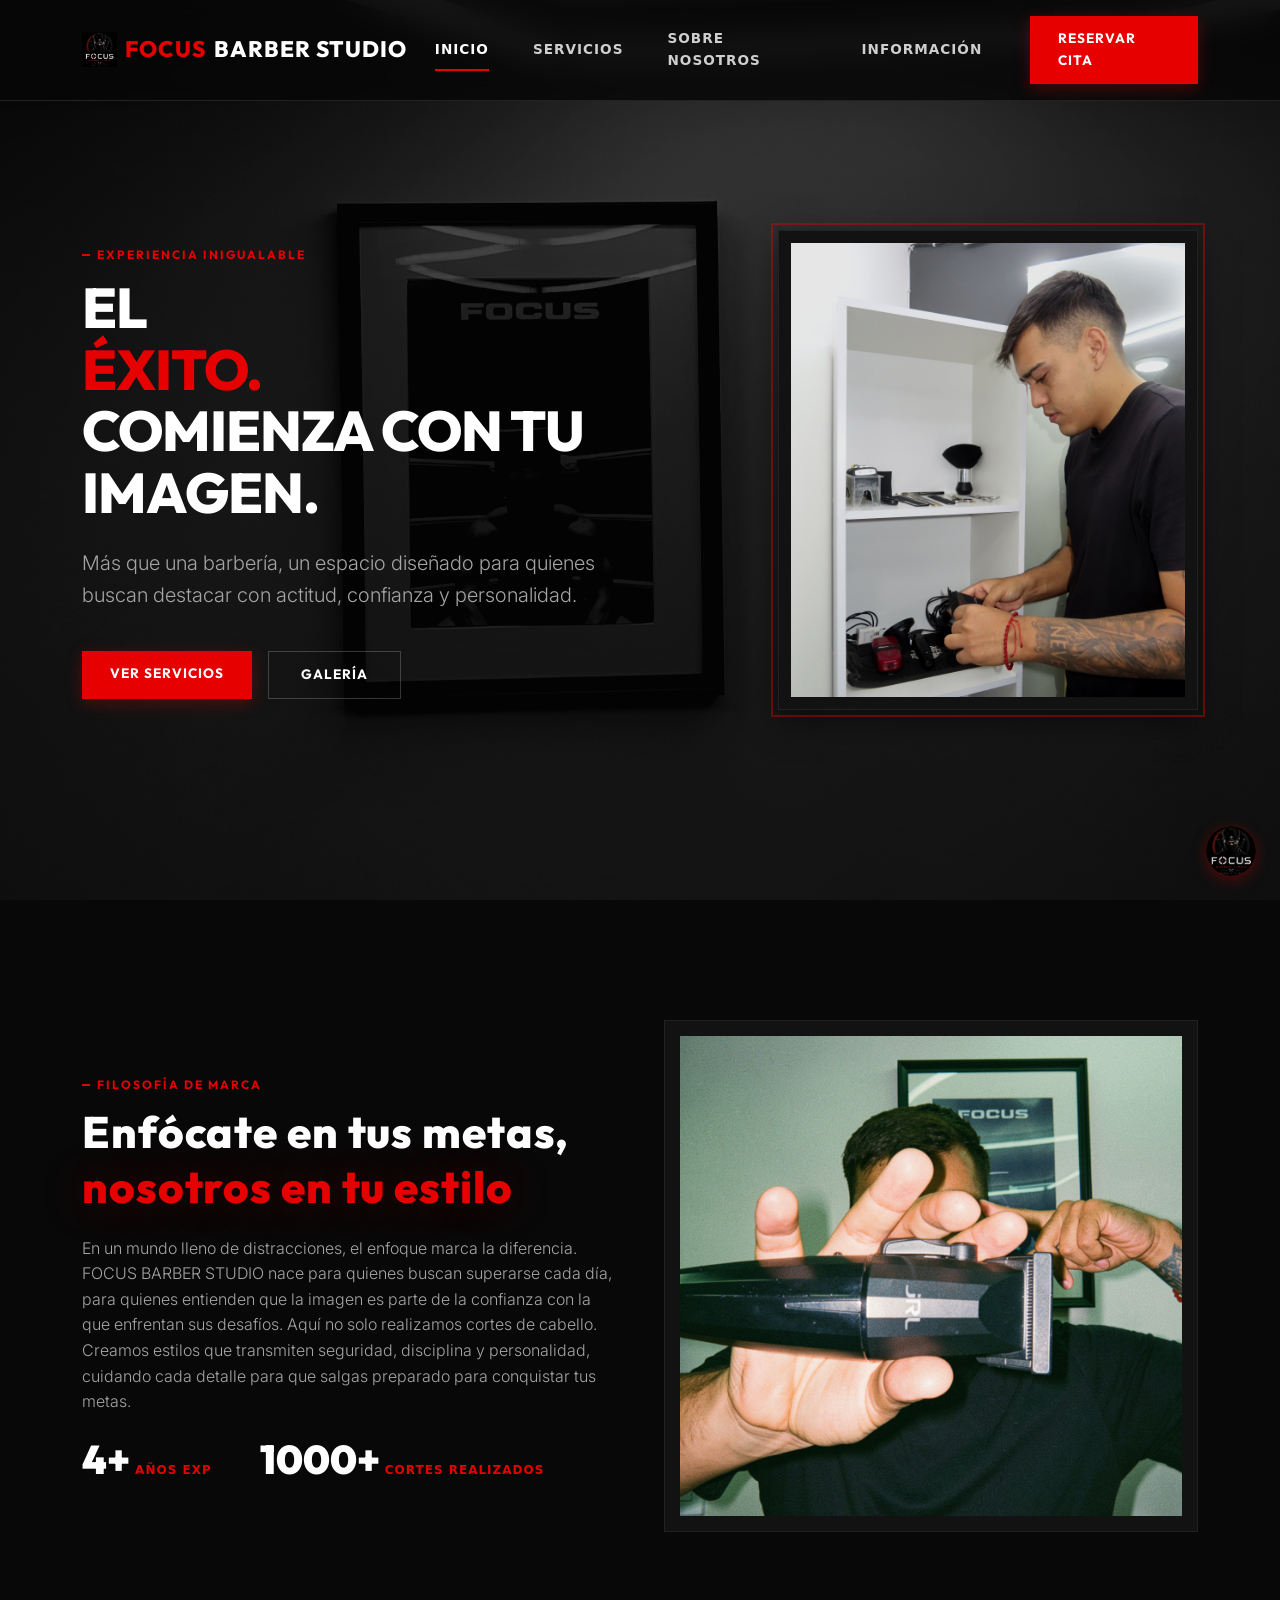
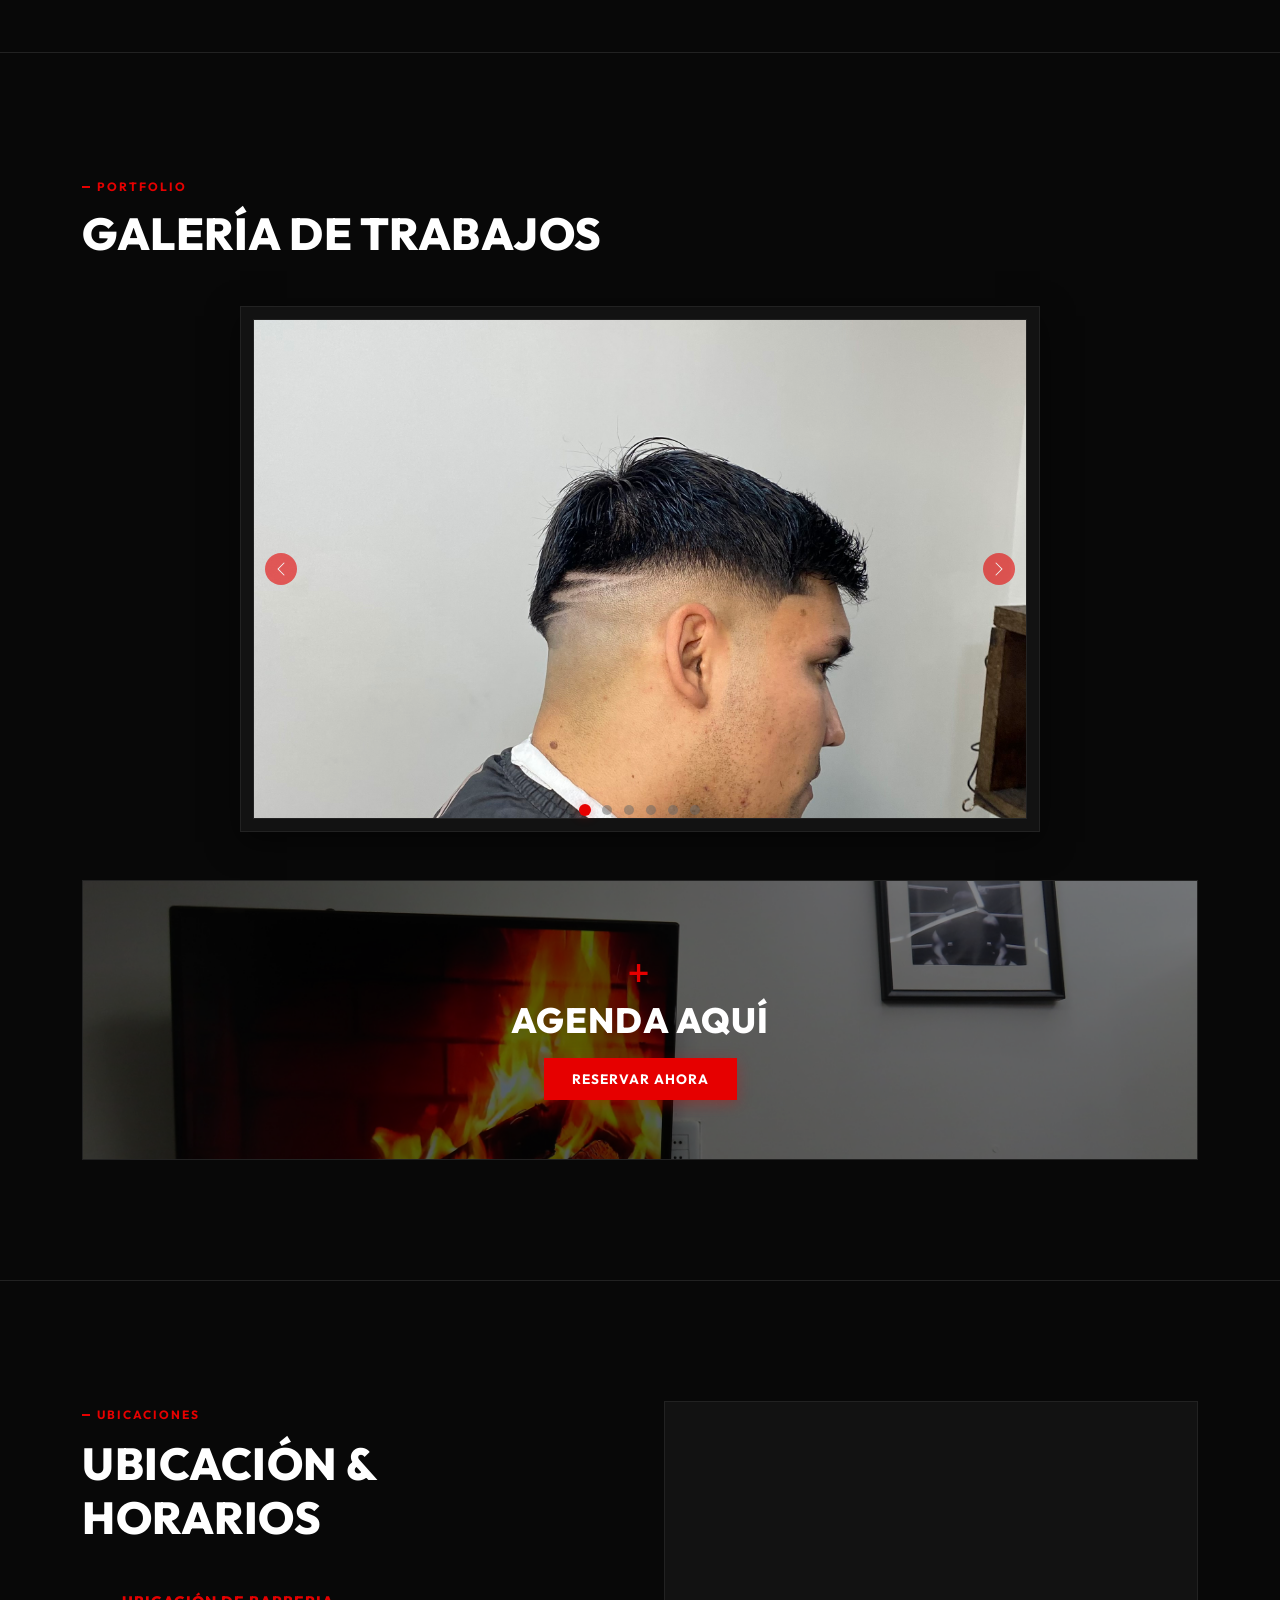
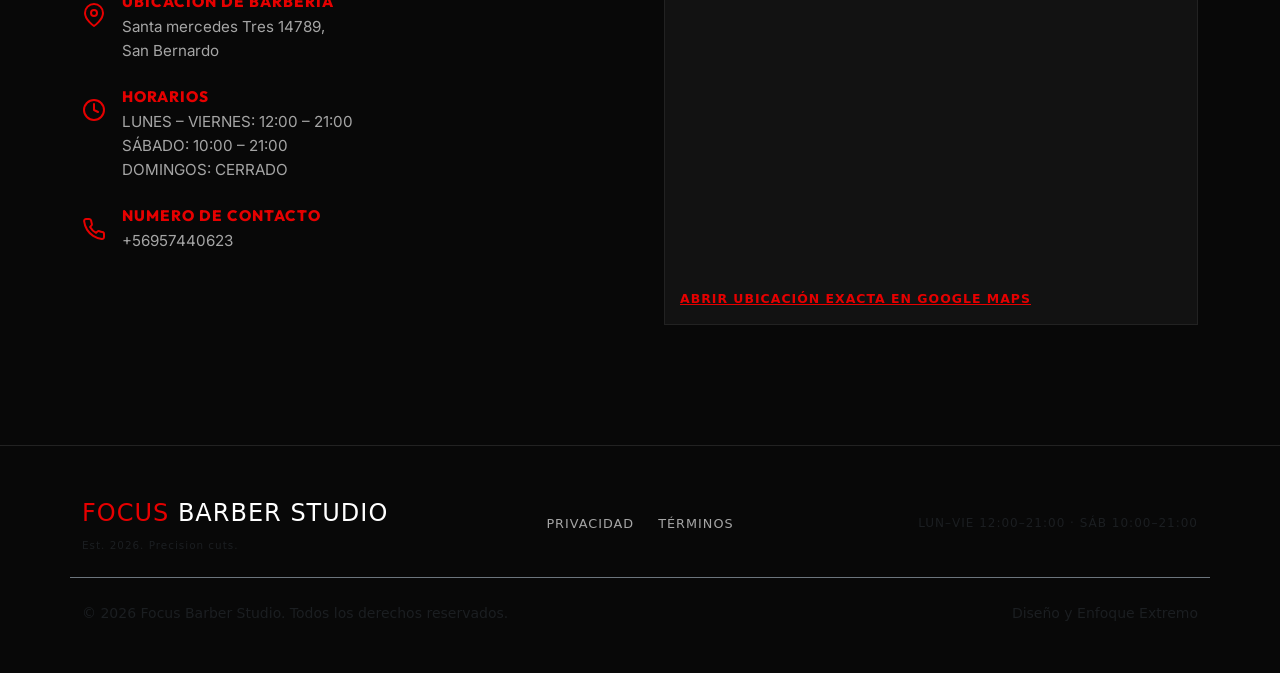
==== commit b6554e6b: "feat: actualizar corte6 en el carrusel de la galeria de .png a .jpeg" ====
--- a/index.html
+++ b/index.html
@@ -149,6 +149,8 @@
                         aria-label="Slide 4"></button>
                     <button type="button" data-bs-target="#galleryCarousel" data-bs-slide-to="4"
                         aria-label="Slide 5"></button>
+                    <button type="button" data-bs-target="#galleryCarousel" data-bs-slide-to="5"
+                        aria-label="Slide 6"></button>
                 </div>
 
                 <!-- Slides -->
@@ -178,7 +180,12 @@
                             <img src="imagenes/Corte 5.jpeg" alt="Corte 5" class="w-100 h-100 object-fit-cover">
                         </div>
                     </div>
-
+                    <div class="carousel-item">
+                        <div class="gallery-item large-carousel-height">
+                            <img src="imagenes/corte6.jpeg" alt="Corte 6" class="w-100 h-100 object-fit-cover"
+                                style="object-position: center top;">
+                        </div>
+                    </div>
                 </div>
 
                 <!-- Controls -->
